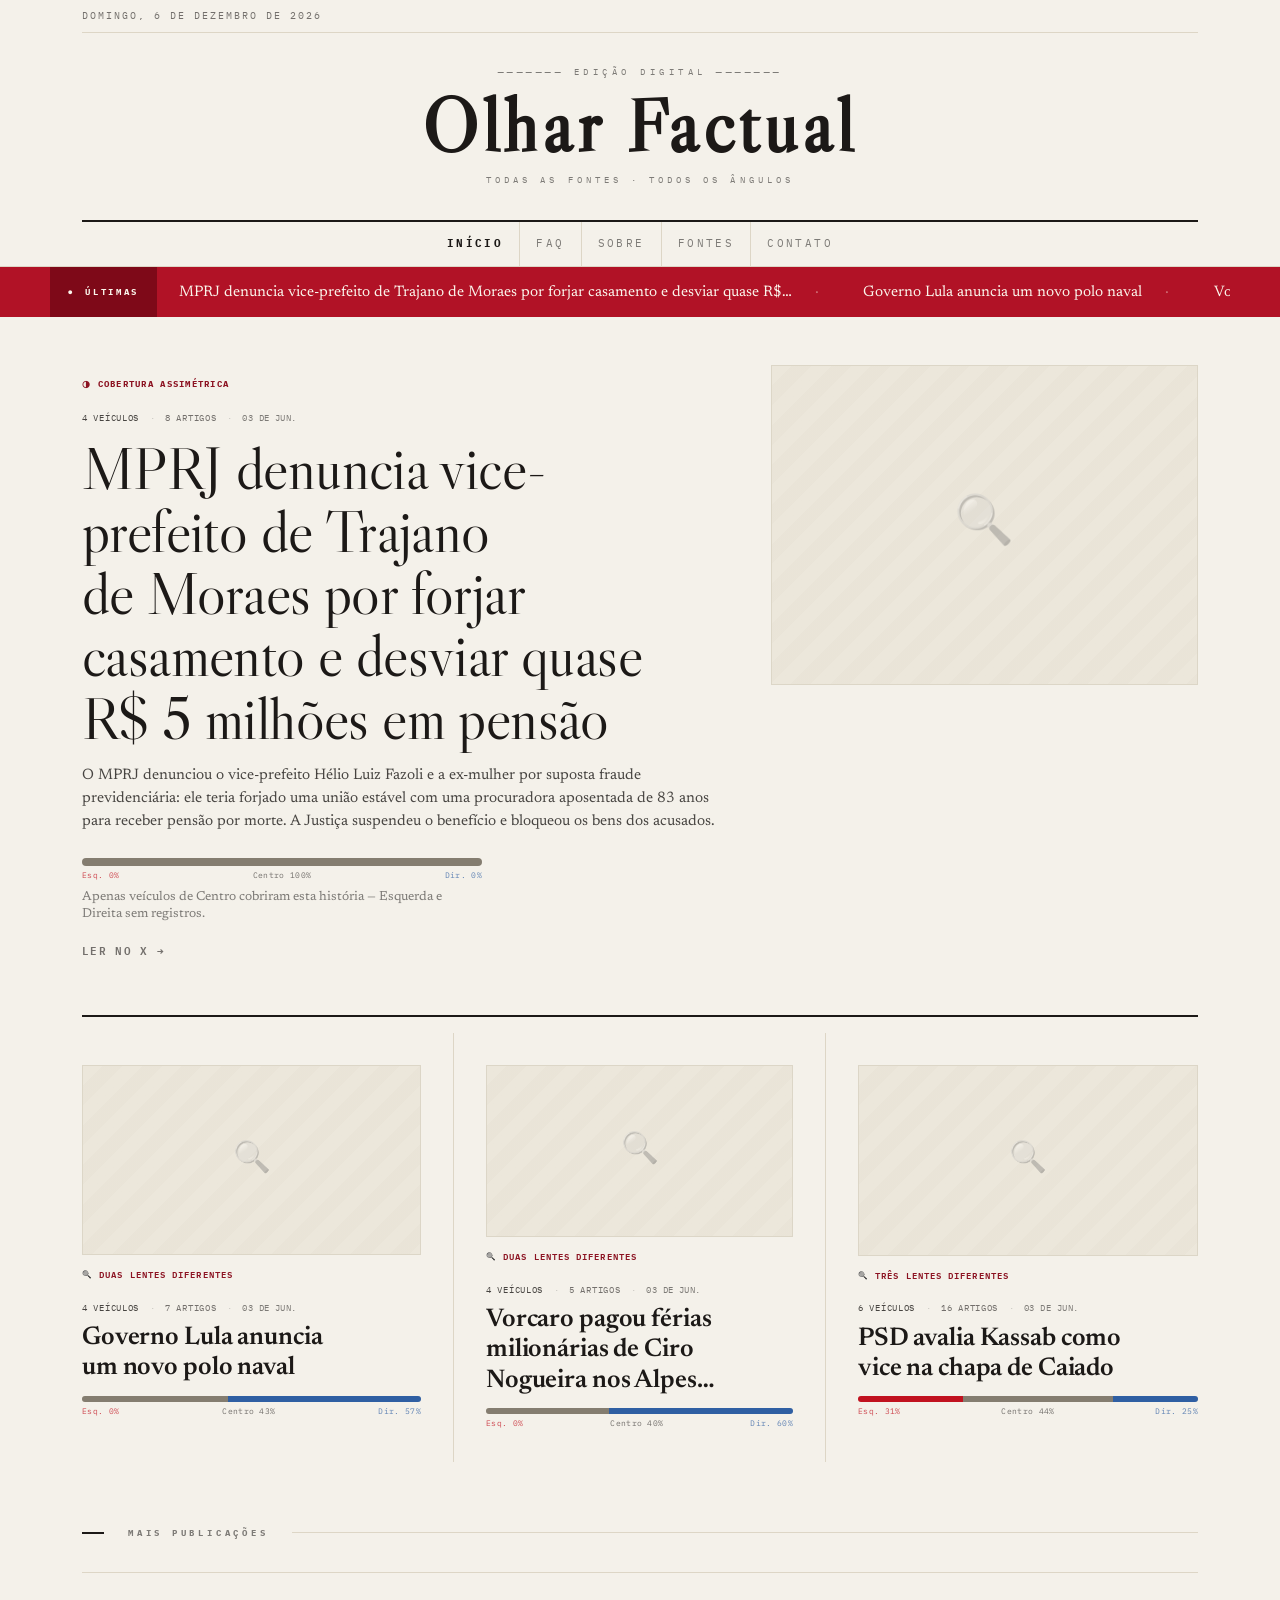
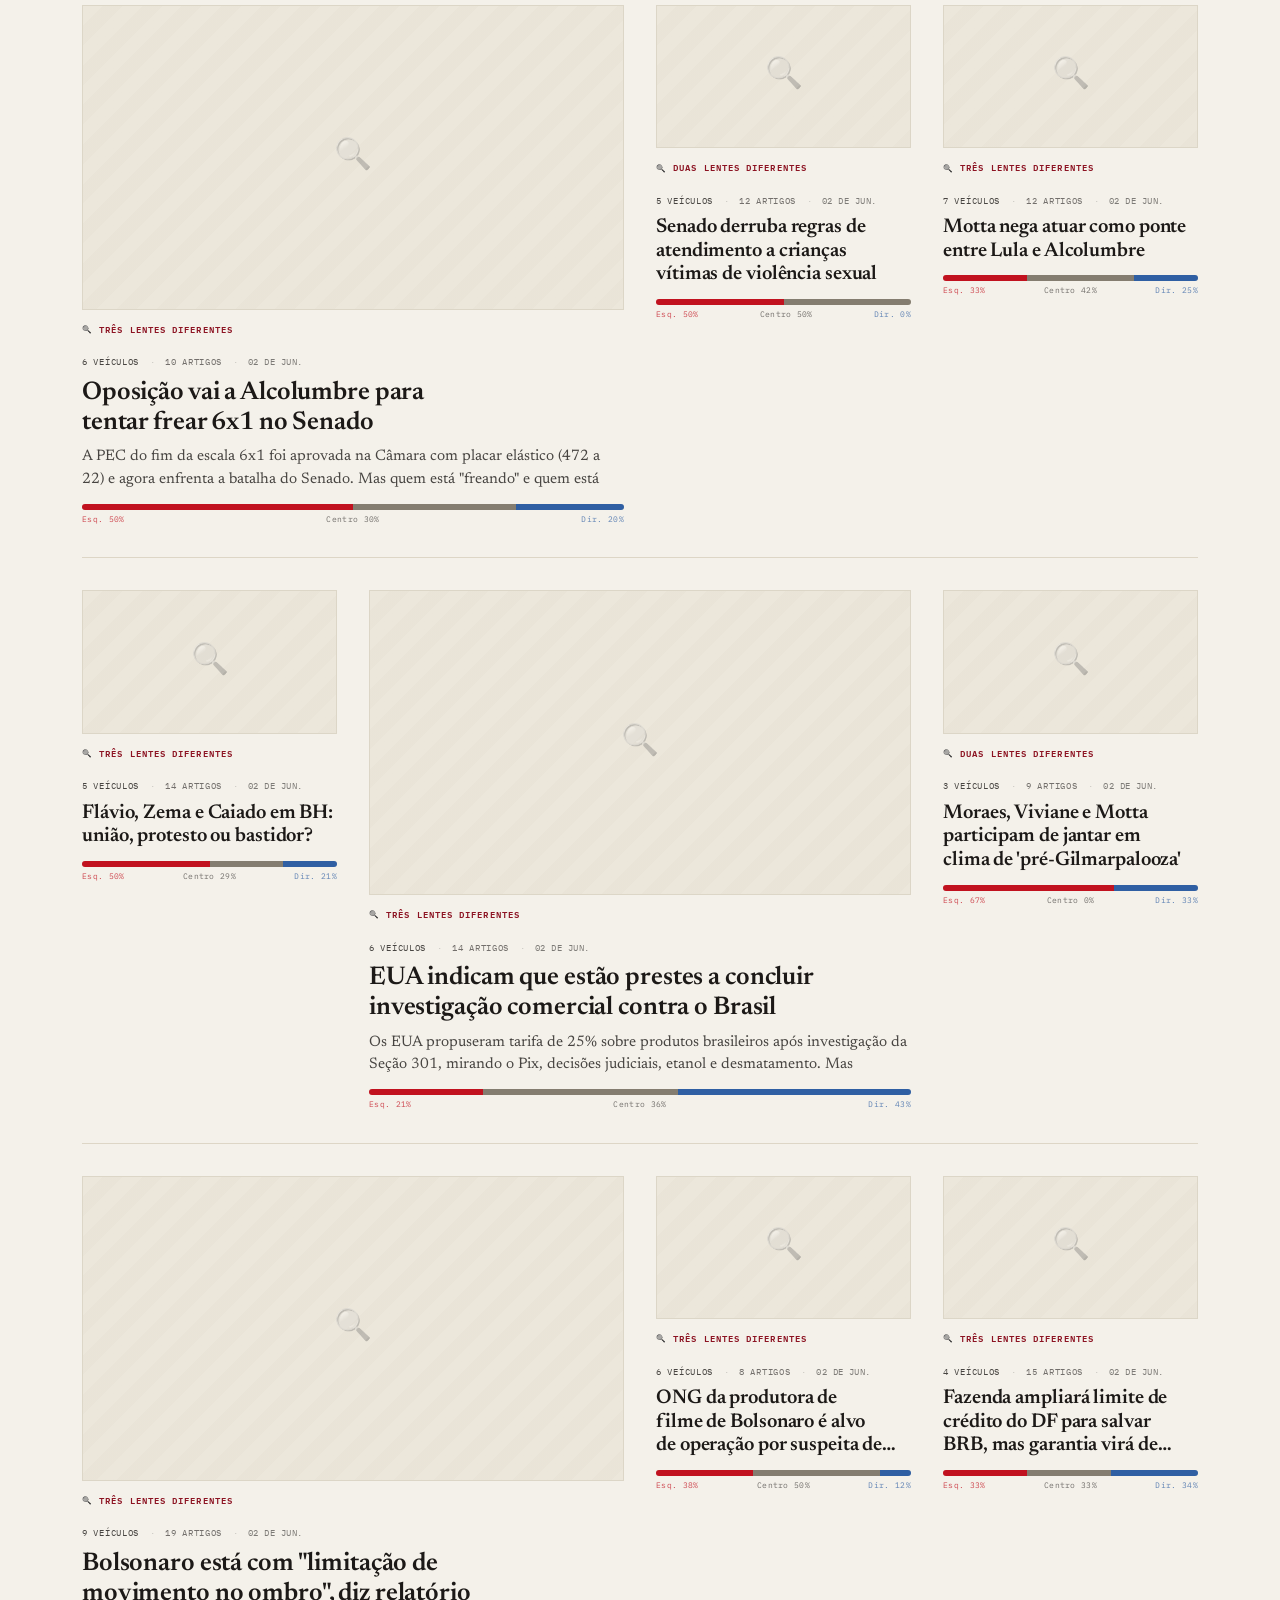
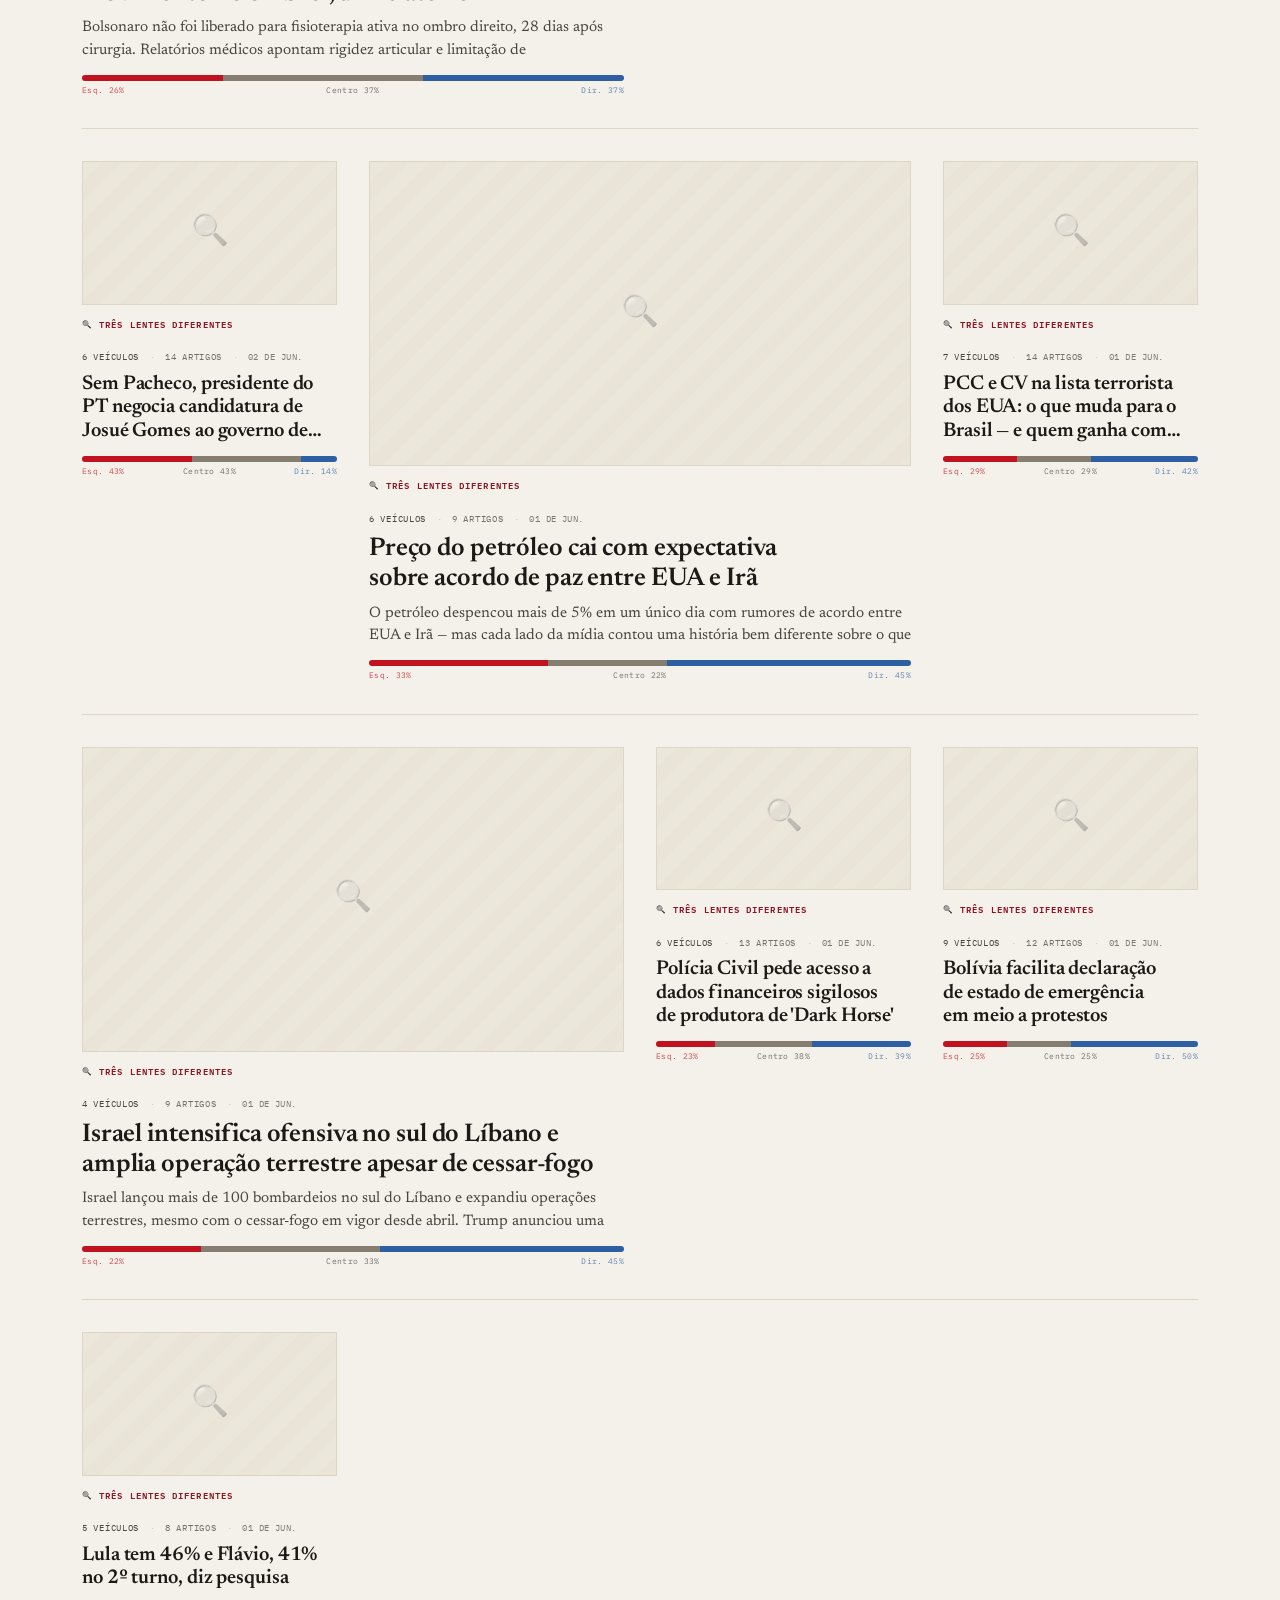
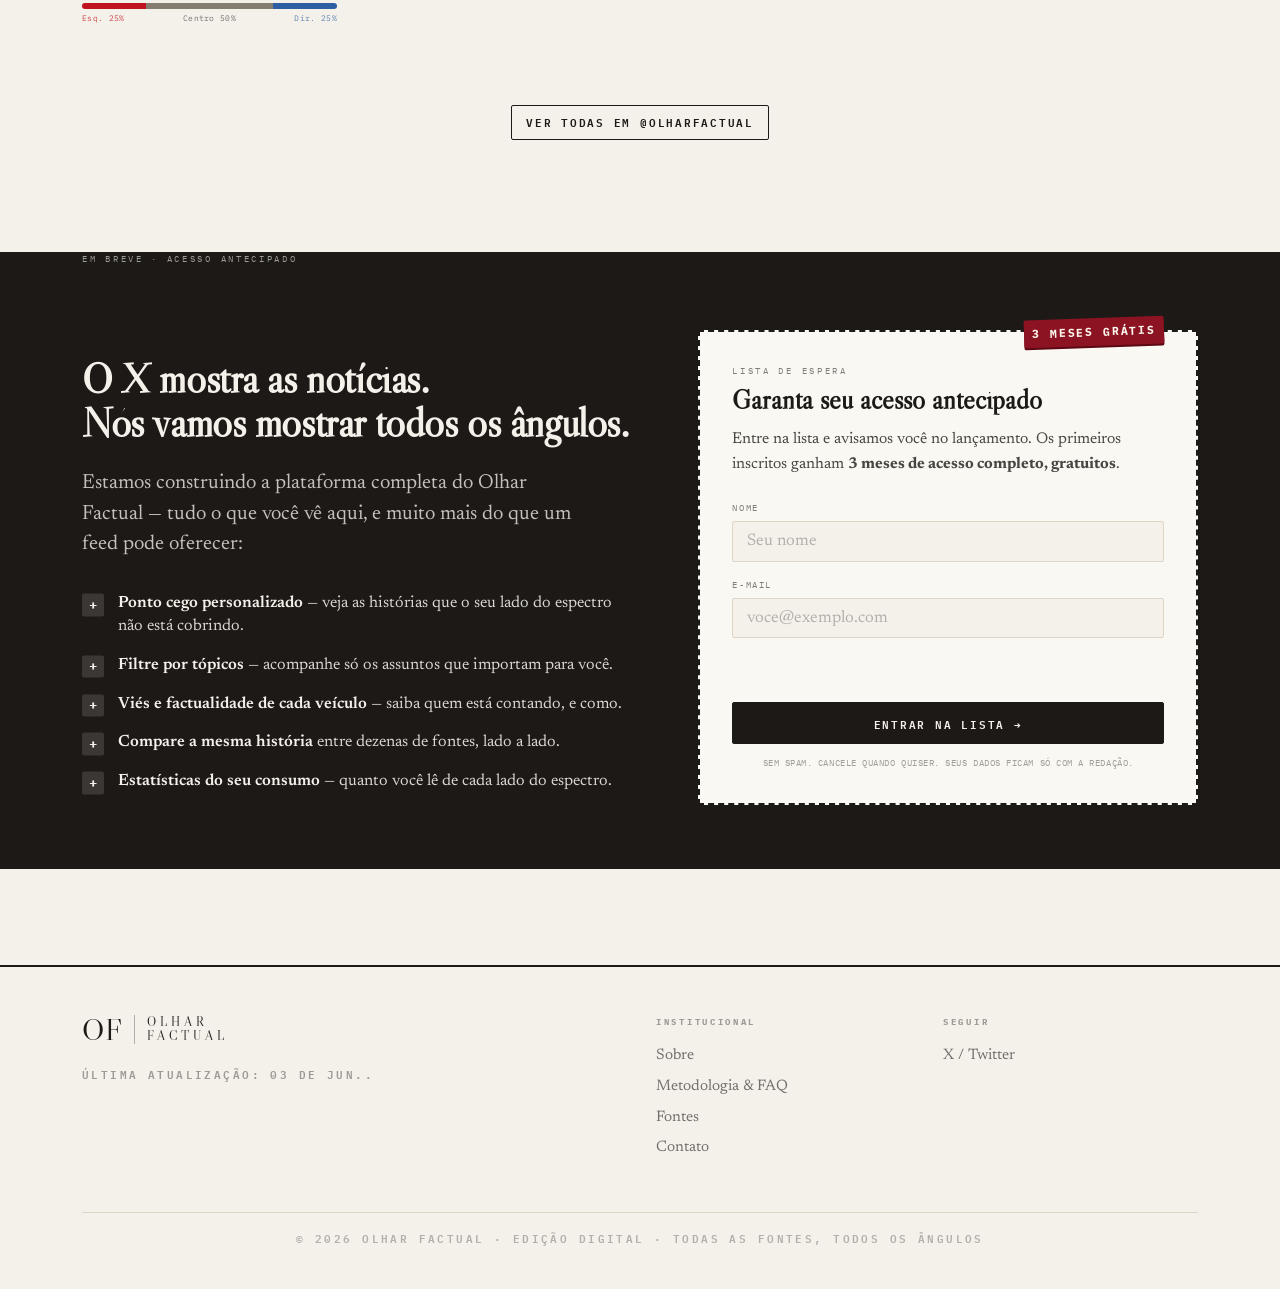
==== index.html @ 95302c01 "feat: Initial commit" ====
<!DOCTYPE html>
<html lang="pt-BR">
<head>
<meta charset="UTF-8">
<meta name="viewport" content="width=device-width, initial-scale=1">
<title>Olhar Factual — Direto do X</title>
<link rel="stylesheet" href="of-tokens.css">
<style>
  /* ---- live indicator in the masthead bar ---- */
  .xf-live { display:inline-flex; align-items:center; gap:0.45rem; font-family:var(--of-mono);
    font-size:0.625rem; letter-spacing:0.2em; text-transform:uppercase; color:var(--of-breaking); }
  .xf-live__dot { width:7px; height:7px; border-radius:99px; background:var(--of-breaking);
    animation: of-pulse 1.6s ease-in-out infinite; }
  @media (prefers-reduced-motion: reduce){ .xf-live__dot{ animation:none; } }

  /* ---- hero ---- */
  .xf-hero { padding-block: var(--of-s7); border-bottom: 2px solid var(--of-ink); }
  .xf-hero__img { width:100%; aspect-ratio:4/3; object-fit:cover; background:var(--of-paper-sunken); filter:saturate(0.92); }

  /* ---- secondary 3-up ---- */
  .xf-secondary { display:grid; gap:0; }
  @media (min-width:768px){ .xf-secondary{ grid-template-columns:repeat(3,1fr); } }

  /* ---- masonry-ish grid rows ---- */
  .xf-grid-row { display:grid; grid-template-columns:1fr; gap:var(--of-s6); padding-block:var(--of-s6); }
  @media (min-width:768px){ .xf-grid-row{ grid-template-columns:repeat(4,1fr); } }

  /* ---- engagement line (mono, restrained) ---- */
  .xf-eng { display:flex; align-items:center; gap:0.9rem; flex-wrap:wrap; margin-top:var(--of-s2);
    font-family:var(--of-mono); font-size:var(--of-fs-micro); letter-spacing:0.08em; color:var(--of-ink-55); }
  .xf-eng b { color:var(--of-ink-80); font-weight:600; }
  .xf-eng__sep { color:var(--of-ink-20); }

  /* ---- post body text in hashtags/mentions ---- */
  .xf-tag { color:var(--of-crimson); }

  /* ---- ticker links ---- */
  .of-ticker__link { color:inherit; text-decoration:none; transition:opacity .15s; }
  .of-ticker__link:hover { opacity:0.82; }
  .of-ticker__link:hover .of-ticker__item { text-decoration:underline; text-underline-offset:3px; }

  /* ---- lens badge (brand kicker: "🔍 Três lentes diferentes") ---- */
  .xf-lens { display:inline-flex; align-items:center; gap:0.38rem; margin-bottom:var(--of-s3);
    font-family:var(--of-mono); font-size:var(--of-fs-micro); font-weight:600; letter-spacing:0.12em;
    text-transform:uppercase; color:var(--of-crimson); }
  .xf-lens__icon { font-size:0.85em; filter:grayscale(1) brightness(0.6); }
  .of-card .xf-lens { margin-bottom:0; margin-top:var(--of-s3); }

  /* ---- coverage kicker (blindspot / comparison) ---- */
  .xf-covk { display:inline-flex; align-items:center; gap:0.4rem; margin-bottom:var(--of-s3);
    font-family:var(--of-mono); font-size:var(--of-fs-micro); font-weight:700; letter-spacing:0.14em;
    text-transform:uppercase; color:var(--of-ink-80); }
  .xf-covk__g { font-size:0.95em; }
  .xf-covk--blind { color:var(--of-crimson); }
  .of-card .xf-covk { margin-bottom:0; margin-top:var(--of-s3); }

  /* ---- coverage panel (hero) ---- */
  .xf-covpanel { background:var(--of-paper-raised); border:1px solid var(--of-rule);
    border-radius:var(--of-radius); padding:var(--of-s6); }
  .xf-covpanel__head { display:flex; align-items:baseline; justify-content:space-between; gap:var(--of-s4);
    margin-bottom:var(--of-s5); flex-wrap:wrap; }
  .xf-covpanel__label { font-family:var(--of-mono); font-size:var(--of-fs-micro); letter-spacing:0.22em;
    text-transform:uppercase; color:var(--of-ink-55); }
  .xf-covpanel__stat { font-family:var(--of-mono); font-size:var(--of-fs-label); letter-spacing:0.06em; color:var(--of-ink-80); }
  .xf-covpanel .of-bias { margin-top:0; }
  .xf-covpanel .of-bias__legend { font-size:0.6rem; margin-top:6px; }
  .xf-covpanel__note { font-family:var(--of-serif); font-size:1.02rem; line-height:1.45; color:var(--of-ink-80);
    margin:var(--of-s5) 0 0; text-wrap:pretty; }

  /* ---- outlet chips ---- */
  .xf-chips { display:flex; flex-wrap:wrap; gap:0.4rem; margin-top:var(--of-s5); }

  /* ---- compact coverage on cards ---- */
  .xf-covmini { margin-top:var(--of-s3); }
  .xf-covmini .of-bias { margin-top:0; }
  .xf-covstat { font-family:var(--of-mono); font-size:var(--of-fs-micro); letter-spacing:0.06em;
    color:var(--of-ink-55); margin-top:0.45rem; }

  /* ---- inline coverage under the hero headline ---- */
  .xf-herocov { margin-top:var(--of-s5); max-width:400px; }
  .xf-herocov .of-bias { margin-top:0; }
  .xf-covnote { font-family:var(--of-serif); font-size:0.92rem; line-height:1.4; color:var(--of-ink-55);
    margin:var(--of-s3) 0 0; text-wrap:pretty; }
  .of-card .xf-covnote { font-size:0.8rem; margin-top:0.45rem; }

  /* ---- image placeholder (shown only if the X cover fails / is unavailable) ---- */
  .xf-imgph { display:grid; place-items:center; background:
      repeating-linear-gradient(135deg, var(--of-paper-sunken) 0 14px, color-mix(in oklab, var(--of-paper-sunken) 60%, var(--of-rule-soft)) 14px 28px);
    border:1px solid var(--of-rule); }
  .xf-imgph__lens { font-size:1.9rem; filter:grayscale(1) opacity(0.32); }
  .xf-hero__img.xf-imgph .xf-imgph__lens { font-size:3rem; }

  /* ---- per-card "ver no X" affordance ---- */
  .xf-source { margin-top:var(--of-s3); }

  /* ---- status / loading / error ---- */
  .xf-status { padding-block:var(--of-s9); text-align:center; }
  .xf-status__inner { display:inline-flex; flex-direction:column; align-items:center; gap:var(--of-s4); max-width:46ch; }
  .xf-spinner { width:26px; height:26px; border:2px solid var(--of-rule); border-top-color:var(--of-ink);
    border-radius:99px; animation: xf-spin 0.8s linear infinite; }
  @keyframes xf-spin { to { transform: rotate(360deg); } }
  .xf-hide { display:none !important; }

  /* skeleton shimmer for first paint */
  .xf-skel { background:linear-gradient(90deg, var(--of-paper-sunken) 25%, var(--of-rule-soft) 37%, var(--of-paper-sunken) 63%);
    background-size:400% 100%; animation: xf-shimmer 1.4s ease infinite; }
  @keyframes xf-shimmer { 0%{ background-position:100% 0; } 100%{ background-position:-100% 0; } }

  /* ---- profile strip ---- */
  .xf-profile { display:flex; align-items:center; gap:var(--of-s5); flex-wrap:wrap;
    padding-block:var(--of-s5); border-bottom:1px solid var(--of-rule); }
  .xf-profile__id { display:flex; align-items:center; gap:var(--of-s4); }
  .xf-profile__avatar { width:3.1rem; height:3.1rem; font-size:1.15rem; flex:none; }
  .xf-profile__name { font-family:var(--of-display); font-size:1.45rem; line-height:1; display:flex; align-items:center; gap:0.4rem; }
  .xf-profile__check { display:inline-grid; place-items:center; width:1rem; height:1rem; border-radius:99px;
    background:var(--of-crimson); color:var(--of-on-red); font-size:0.62rem; font-family:var(--of-mono); transform:translateY(1px); }
  .xf-profile__handle { font-family:var(--of-mono); font-size:var(--of-fs-label); letter-spacing:0.1em; color:var(--of-ink-55); margin-top:0.3rem; }
  .xf-profile__bio { font-family:var(--of-serif); font-size:1rem; color:var(--of-ink-80); margin:0; max-width:42ch; }
  .xf-profile__stats { display:flex; gap:var(--of-s5); font-family:var(--of-mono); font-size:var(--of-fs-micro);
    letter-spacing:0.06em; text-transform:uppercase; color:var(--of-ink-55); }
  .xf-profile__stats b { color:var(--of-ink); font-weight:600; }
  .xf-profile__spacer { flex:1; }
  .xf-profile__cta { flex:none; }
  @media (max-width:640px){ .xf-profile__bio { order:3; flex-basis:100%; } }

  /* ---- waitlist band ---- */
  .xf-waitlist { background:var(--of-ink); color:var(--of-paper); margin-top:var(--of-s8); }
  .xf-waitlist__grid { display:grid; gap:var(--of-s7); padding-block:var(--of-s8); align-items:center; }
  @media (min-width:880px){ .xf-waitlist__grid { grid-template-columns:1.05fr 0.95fr; gap:var(--of-s8); } }
  .xf-waitlist .of-section-head__label { color:color-mix(in oklab, var(--of-paper) 70%, transparent); }
  .xf-waitlist .of-section-head__tick { background:var(--of-paper); }
  .xf-waitlist .of-section-head__line { background:color-mix(in oklab, var(--of-paper) 22%, transparent); }
  .xf-wl__eyebrow { font-family:var(--of-mono); font-size:var(--of-fs-micro); letter-spacing:0.3em;
    text-transform:uppercase; color:color-mix(in oklab, var(--of-paper) 60%, transparent); }
  .xf-wl__title { font-family:var(--of-display); font-size:var(--of-fs-d2); line-height:1.04; letter-spacing:-0.01em; margin:var(--of-s4) 0 0; color:var(--of-paper); text-wrap:balance; }
  .xf-wl__lede { font-family:var(--of-serif); font-size:var(--of-fs-deck); line-height:1.5; color:color-mix(in oklab, var(--of-paper) 78%, transparent); margin:var(--of-s5) 0 0; max-width:46ch; text-wrap:pretty; }
  .xf-feat { list-style:none; margin:var(--of-s6) 0 0; padding:0; display:grid; gap:var(--of-s4); }
  .xf-feat li { display:grid; grid-template-columns:auto 1fr; gap:0.85rem; align-items:start;
    font-family:var(--of-serif); font-size:1.02rem; line-height:1.4; color:color-mix(in oklab, var(--of-paper) 88%, transparent); }
  .xf-feat li::before { content:'+'; font-family:var(--of-mono); font-weight:700; color:var(--of-paper);
    background:color-mix(in oklab, var(--of-paper) 14%, transparent); width:1.4rem; height:1.4rem; border-radius:var(--of-radius);
    display:grid; place-items:center; font-size:0.85rem; transform:translateY(0.1rem); }
  .xf-feat li b { color:var(--of-paper); font-weight:600; }

  /* coupon-style form card */
  .xf-coupon { background:var(--of-paper-raised); color:var(--of-ink); border:2px dashed var(--of-ink);
    border-radius:var(--of-radius); padding:var(--of-s6); position:relative; }
  .xf-stamp { position:absolute; top:-0.85rem; right:var(--of-s6); background:var(--of-crimson); color:var(--of-on-red);
    font-family:var(--of-mono); font-weight:700; font-size:0.72rem; letter-spacing:0.16em; text-transform:uppercase;
    padding:0.4em 0.7em; border-radius:var(--of-radius); transform:rotate(-2deg); box-shadow:0 2px 0 color-mix(in oklab,#000 25%,var(--of-crimson)); }
  .xf-coupon__eyebrow { font-family:var(--of-mono); font-size:var(--of-fs-micro); letter-spacing:0.3em; text-transform:uppercase; color:var(--of-ink-55); }
  .xf-coupon__title { font-family:var(--of-display); font-size:1.7rem; line-height:1.05; margin:var(--of-s2) 0 0; }
  .xf-coupon__sub { font-family:var(--of-serif); font-size:0.98rem; color:var(--of-ink-80); margin:var(--of-s3) 0 0; text-wrap:pretty; }
  .xf-form { display:grid; gap:var(--of-s4); margin-top:var(--of-s5); }
  .xf-field { display:flex; flex-direction:column; gap:0.35rem; }
  .xf-field label { font-family:var(--of-mono); font-size:var(--of-fs-micro); letter-spacing:0.18em; text-transform:uppercase; color:var(--of-ink-55); }
  .xf-input { font-family:var(--of-serif); font-size:1.05rem; padding:0.7rem 0.85rem; background:var(--of-paper);
    border:1px solid var(--of-rule); border-radius:var(--of-radius); color:var(--of-ink); width:100%; transition:border-color .15s, box-shadow .15s; }
  .xf-input:focus { outline:none; border-color:var(--of-ink); box-shadow:0 0 0 3px var(--of-ink-20); }
  .xf-input::placeholder { color:var(--of-ink-30); }
  .xf-input--err { border-color:var(--of-breaking); }
  .xf-form__err { font-family:var(--of-mono); font-size:var(--of-fs-micro); letter-spacing:0.04em; color:var(--of-breaking); min-height:0.9rem; }
  .xf-form .of-btn { width:100%; justify-content:center; padding-block:0.95em; }
  .xf-form .of-btn[disabled] { opacity:0.55; cursor:default; }
  .xf-fine { font-family:var(--of-mono); font-size:0.5625rem; letter-spacing:0.06em; text-transform:uppercase; color:var(--of-ink-40); text-align:center; margin:var(--of-s3) 0 0; }
  /* success state */
  .xf-coupon--done { border-style:solid; border-color:var(--of-crimson); }
  .xf-success { text-align:center; padding-block:var(--of-s3); }
  .xf-success__mark { width:3rem; height:3rem; margin:0 auto var(--of-s4); border-radius:99px; background:var(--of-crimson); color:var(--of-on-red);
    display:grid; place-items:center; font-size:1.4rem; }
  .xf-success__pos { font-family:var(--of-mono); font-size:var(--of-fs-label); letter-spacing:0.14em; text-transform:uppercase; color:var(--of-ink-55); margin-top:var(--of-s4); }
  .xf-success__pos b { color:var(--of-crimson); font-size:1.05rem; }
</style>
</head>
<body>

<!-- ===================== MASTHEAD ===================== -->
<header class="of-masthead" data-screen-label="Feed do X">
  <div class="of-container">
    <div class="of-masthead__bar">
      <span class="of-masthead__date" id="xf-date">—</span>
    </div>
    <div class="of-masthead__title">
      <div class="of-eyebrow" style="margin-bottom:var(--of-s3)">─────── Edição Digital ───────</div>
      <a href="index.html"><h1 class="of-wordmark">Olhar Factual</h1></a>
      <div class="of-eyebrow" style="margin-top:var(--of-s3); letter-spacing:0.45em">Todas as fontes · Todos os ângulos</div>
    </div>
    <nav class="of-nav">
      <a href="index.html" aria-current="page">Início</a>
      <a href="FAQ.html">FAQ</a>
      <a href="Sobre.html">Sobre</a>
      <a href="Fontes.html">Fontes</a>
      <a href="Contato.html">Contato</a>
    </nav>
  </div>
</header>

<!-- ===================== BREAKING TICKER ===================== -->
<div class="of-ticker xf-hide" id="xf-ticker">
  <div class="of-ticker__inner">
    <div class="of-ticker__tag"><span class="of-ticker__dot">●</span><span>Últimas</span></div>
    <div class="of-ticker__viewport">
      <div class="of-ticker__track" id="xf-ticker-track"></div>
    </div>
  </div>
</div>

<!-- (profile strip removed per review) -->

<main class="of-container">

  <!-- ===================== LOADING / ERROR STATE ===================== -->
  <section class="xf-status" id="xf-state">
    <div class="xf-status__inner">
      <div class="xf-spinner" id="xf-spinner"></div>
      <p class="of-deck" id="xf-state-msg">Carregando publicações de @olharfactual…</p>
      <p class="of-kicker xf-hide" id="xf-state-sub"></p>
      <a class="of-btn of-btn--ghost xf-hide" id="xf-state-cta" href="#" target="_blank" rel="noopener">Ver no X →</a>
    </div>
  </section>

  <!-- ===================== HERO (post 1) ===================== -->
  <article class="xf-hero of-card group xf-hide" id="xf-hero"></article>

  <!-- ===================== SECONDARY ROW (posts 2–4) ===================== -->
  <section class="xf-secondary of-divide-x of-row-3 xf-hide" id="xf-secondary" style="padding-block:var(--of-s4)"></section>

  <!-- ===================== GRID (rest) ===================== -->
  <section class="of-pad-y xf-hide" id="xf-more">
    <div class="of-section-head">
      <span class="of-section-head__tick"></span>
      <span class="of-section-head__label">Mais Publicações</span>
      <span class="of-section-head__line"></span>
    </div>
    <div class="of-divide-y" id="xf-grid"></div>
    <div style="text-align:center; margin-top:var(--of-s7)">
      <a class="of-btn of-btn--ghost" id="xf-seeall" href="https://x.com/olharfactual" target="_blank" rel="noopener">Ver todas no X</a>
    </div>
  </section>
</main>

<!-- ===================== WAITLIST BAND ===================== -->
<section class="xf-waitlist" id="waitlist" data-screen-label="Waitlist">
  <div class="of-container">
    <div class="xf-wl__eyebrow">Em Breve · Acesso Antecipado</div>
    <div class="xf-waitlist__grid">
      <div>
        <h2 class="xf-wl__title">O X mostra as notícias.<br>Nós vamos mostrar todos os ângulos.</h2>
        <p class="xf-wl__lede">Estamos construindo a plataforma completa do Olhar Factual — tudo o que você vê aqui, e muito mais do que um feed pode oferecer:</p>
        <ul class="xf-feat">
          <li><span><b>Ponto cego personalizado</b> — veja as histórias que o seu lado do espectro não está cobrindo.</span></li>
          <li><span><b>Filtre por tópicos</b> — acompanhe só os assuntos que importam para você.</span></li>
          <li><span><b>Viés e factualidade de cada veículo</b> — saiba quem está contando, e como.</span></li>
          <li><span><b>Compare a mesma história</b> entre dezenas de fontes, lado a lado.</span></li>
          <li><span><b>Estatísticas do seu consumo</b> — quanto você lê de cada lado do espectro.</span></li>
        </ul>
      </div>

      <div class="xf-coupon" id="xf-coupon">
        <span class="xf-stamp">3 meses grátis</span>
        <div id="xf-form-wrap">
          <div class="xf-coupon__eyebrow">Lista de espera</div>
          <h3 class="xf-coupon__title">Garanta seu acesso antecipado</h3>
          <p class="xf-coupon__sub">Entre na lista e avisamos você no lançamento. Os primeiros inscritos ganham <strong>3 meses de acesso completo, gratuitos</strong>.</p>
          <form class="xf-form" id="xf-form" novalidate>
            <div class="xf-field">
              <label for="xf-name">Nome</label>
              <input class="xf-input" id="xf-name" name="name" type="text" autocomplete="name" placeholder="Seu nome" required>
            </div>
            <div class="xf-field">
              <label for="xf-email">E-mail</label>
              <input class="xf-input" id="xf-email" name="email" type="email" autocomplete="email" placeholder="voce@exemplo.com" required>
            </div>
            <p class="xf-form__err" id="xf-form-err" role="alert"></p>
            <button class="of-btn" type="submit" id="xf-form-btn">Entrar na lista →</button>
          </form>
          <p class="xf-fine">Sem spam. Cancele quando quiser. Seus dados ficam só com a redação.</p>
        </div>
      </div>
    </div>
  </div>
</section>

<!-- ===================== FOOTER ===================== -->
<footer class="of-footer">
  <div class="of-container">
    <div class="of-footer__cols">
      <div class="of-footer__col" style="grid-column: span 2; min-width:auto">
        <a href="index.html" style="padding:0"><span class="of-logo"><span class="of-logo__mark">OF</span><span class="of-logo__rule"></span><span class="of-logo__word of-logo--stacked" style="display:flex;flex-direction:column">Olhar<br>Factual</span></span></a>
        <p class="of-kicker" style="margin-top:var(--of-s4); color:var(--of-ink-40)" id="xf-foot-updated"></p>
      </div>
      <div class="of-footer__col"><h4>Institucional</h4><a href="Sobre.html">Sobre</a><a href="FAQ.html">Metodologia &amp; FAQ</a><a href="Fontes.html">Fontes</a><a href="Contato.html">Contato</a></div>
      <div class="of-footer__col"><h4>Seguir</h4><a href="https://x.com/olharfactual" target="_blank" rel="noopener">X / Twitter</a></div>
    </div>
    <div class="of-hr" style="margin-top:var(--of-s7)"></div>
    <p class="of-kicker" style="margin-top:var(--of-s4); text-align:center; color:var(--of-ink-30)">© 2026 Olhar Factual · Edição Digital · Todas as fontes, todos os ângulos</p>
  </div>
</footer>

<script>
/* ============================================================================
   Olhar Factual — "Direto do X"
   Reads posts from tweets.json (same origin → no CORS, no backend) and renders
   them into the broadsheet layout. Swap tweets.json for a live feed (GitHub
   Action / Cloudflare Worker) and this page updates automatically.
   ========================================================================== */
(function () {
  'use strict';

  var DATA_URL = 'tweets.json';
  var DEFAULT_HANDLE = 'OlharFactual';

  /* ---------- helpers ---------- */
  function el(id){ return document.getElementById(id); }
  function esc(s){ return String(s).replace(/[&<>"']/g, function(c){
    return ({'&':'&amp;','<':'&lt;','>':'&gt;','"':'&quot;',"'":'&#39;'})[c]; }); }

  // pt-BR relative time
  function relTime(date){
    var diff = Math.max(0, (Date.now() - date.getTime()) / 1000); // seconds
    var m = Math.round(diff/60);
    if (m < 1)  return 'agora';
    if (m < 60) return m + 'min atrás';
    var h = Math.round(m/60);
    if (h < 24) return h + 'h atrás';
    var d = Math.round(h/24);
    if (d < 7)  return d + 'd atrás';
    return date.toLocaleDateString('pt-BR', { day:'2-digit', month:'short' });
  }

  function postDate(p){
    if (p.created_at) return new Date(p.created_at);
    if (typeof p.minutes_ago === 'number') return new Date(Date.now() - p.minutes_ago*60000);
    return new Date();
  }

  function compact(n){
    if (n == null) return null;
    if (n >= 1000000) return (n/1000000).toFixed(1).replace(/\.0$/,'') + 'M';
    if (n >= 1000)    return (n/1000).toFixed(1).replace(/\.0$/,'') + 'mil';
    return String(n);
  }

  // Each post is an X "article": title = headline, summary = the media-comparison
  // deck, lenses = how many media angles it contrasts. Plain tweets have only title.
  function postTitle(p){ return String(p.title || p.text || '').replace(/https?:\/\/\S+/g,'').trim(); }
  function postSummary(p){ return String(p.summary || '').trim(); }

  var LENS_WORD = { 1:'Uma lente', 2:'Duas lentes', 3:'Três lentes', 4:'Quatro lentes', 5:'Cinco lentes' };
  function lensBadge(p){
    if (!p.lenses) return '';
    var label = LENS_WORD[p.lenses] || (p.lenses + ' lentes');
    return '<span class="xf-lens"><span class="xf-lens__icon">🔍</span>' + esc(label) + ' diferentes</span>';
  }

  // image with graceful fallback: X CDN images that fail OR hang are swapped for
  // an on-brand "lens" placeholder so the layout never breaks. In production the
  // real cover loads before the timeout and the placeholder never appears.
  function imgTag(cls, src, alt){
    return '<img class="' + cls + '" src="' + esc(src) + '" alt="' + esc(alt || '') + '" '
      + 'loading="lazy" data-imgwatch="1">';
  }

  function placeholderFor(img){
    var ph = document.createElement('div');
    ph.className = img.className + ' xf-imgph';
    ph.setAttribute('role', 'img');
    ph.setAttribute('aria-label', img.getAttribute('alt') || 'Imagem da publicação');
    ph.innerHTML = '<span class="xf-imgph__lens">🔍</span>';
    if (img.parentNode) img.parentNode.replaceChild(ph, img);
  }

  function watchImg(img){
    if (img.__w) return; img.__w = true;
    function ok(){ img.__done = true; }
    function fail(){ if (img.__done) return; img.__done = true; placeholderFor(img); }
    if (img.complete && img.naturalWidth > 0){ ok(); return; }
    img.addEventListener('load', ok);
    img.addEventListener('error', fail);
    setTimeout(function(){ if (!img.__done && !(img.complete && img.naturalWidth > 0)) fail(); }, 5000);
  }
  function watchImages(){
    var imgs = document.querySelectorAll('img[data-imgwatch]');
    for (var i = 0; i < imgs.length; i++) watchImg(imgs[i]);
  }

  // escape, then linkify #hashtags and @mentions
  function richText(text){
    var out = esc(text);
    out = out.replace(/(^|\s)([#＃][\wÀ-ÿ]+)/g, '$1<span class="xf-tag">$2</span>');
    out = out.replace(/(^|\s)(@[\w]+)/g, '$1<span class="xf-tag">$2</span>');
    return out.replace(/\n/g, '<br>');
  }

  // No @handle — every post is from the same feed, so it's redundant. Instead we
  // surface the coverage stat (veículos · artigos) the way the homepage does.
  function metaLine(p, date){
    var parts = [];
    if (p.coverage){
      var t = covTotals(p.coverage);
      parts.push('<span class="of-meta__strong">' + t.outlets + ' veículos</span>');
      parts.push('<span class="of-meta__num">' + t.articles + ' artigos</span>');
    }
    parts.push('<time class="of-meta__time">' + esc(relTime(date)) + '</time>');
    return '<div class="of-meta">' + parts.join('<span class="of-meta__sep">·</span>') + '</div>';
  }

  function engLine(p){
    var parts = [];
    if (p.views   != null && p.views   > 0) parts.push('<span><b>' + esc(compact(p.views))   + '</b> visualizações</span>');
    if (p.reposts != null && p.reposts > 0) parts.push('<span><b>' + esc(compact(p.reposts)) + '</b> reposts</span>');
    if (p.likes   != null && p.likes   > 0) parts.push('<span><b>' + esc(compact(p.likes))   + '</b> curtidas</span>');
    if (!parts.length) return '';
    return '<div class="xf-eng">' + parts.join('<span class="xf-eng__sep">·</span>') + '</div>';
  }

  function sourceLink(url){
    if (!url) return '';
    return '<div class="xf-source"><a class="of-textlink" href="' + esc(url) + '" target="_blank" rel="noopener">Ler no X →</a></div>';
  }

  /* ---------- coverage (the signature data viz) ---------- */
  var SIDE_LABEL = { left:'Esquerda', center:'Centro', right:'Direita' };
  function covTotals(cov){
    var a = (cov.left.count||0) + (cov.center.count||0) + (cov.right.count||0);
    var names = {};
    ['left','center','right'].forEach(function(k){ (cov[k].outlets||[]).forEach(function(o){ names[o]=1; }); });
    return { articles:a, outlets:Object.keys(names).length };
  }
  function covPct(cov){
    var t = (cov.left.count||0)+(cov.center.count||0)+(cov.right.count||0) || 1;
    var l = Math.round((cov.left.count||0)/t*100);
    var c = Math.round((cov.center.count||0)/t*100);
    return { l:l, c:c, r:Math.max(0, 100-l-c) };
  }
  function coverageBar(cov, lg){
    var p = covPct(cov);
    return '<div class="of-bias">'
      + '<div class="of-bias__track ' + (lg ? 'of-bias__track--lg' : '') + '">'
      +   '<div class="of-bias__seg of-bias__seg--left" style="width:' + p.l + '%"></div>'
      +   '<div class="of-bias__seg of-bias__seg--center" style="width:' + p.c + '%"></div>'
      +   '<div class="of-bias__seg of-bias__seg--right" style="width:' + p.r + '%"></div>'
      + '</div>'
      + '<div class="of-bias__legend"><span class="l">Esq. ' + p.l + '%</span><span class="c">Centro ' + p.c + '%</span><span class="r">Dir. ' + p.r + '%</span></div>'
      + '</div>';
  }
  function coverageNote(cov){
    var present = [], absent = [];
    ['left','center','right'].forEach(function(k){ ((cov[k].count||0) > 0 ? present : absent).push(k); });
    if (present.length && absent.length){
      var p = present.map(function(k){ return SIDE_LABEL[k]; });
      var a = absent.map(function(k){ return SIDE_LABEL[k]; });
      var pStr = p.length === 1 ? ('Apenas veículos de ' + p[0]) : ('Veículos de ' + p.join(' e '));
      return pStr + ' cobriram esta história — ' + a.join(' e ') + ' sem registros.';
    }
    return null;
  }
  function coverageKicker(p){
    if (p.coverage_kind === 'blindspot')
      return '<span class="xf-covk xf-covk--blind"><span class="xf-covk__g">◑</span>Cobertura Assimétrica</span>';
    return '<span class="xf-covk"><span class="xf-covk__g">🔍</span>Cobertura Comparada</span>';
  }
  function outletChips(cov){
    var chips = [];
    ['left','center','right'].forEach(function(k){
      var cls = k === 'left' ? 'of-chip--left' : k === 'right' ? 'of-chip--right' : 'of-chip--center';
      (cov[k].outlets || []).forEach(function(o){ chips.push('<span class="of-chip ' + cls + '">' + esc(o) + '</span>'); });
    });
    return chips.length ? '<div class="xf-chips">' + chips.join('') + '</div>' : '';
  }
  function coveragePanel(p){
    var cov = p.coverage, tot = covTotals(cov), note = coverageNote(cov);
    return '<div class="xf-covpanel">'
      + '<div class="xf-covpanel__head"><span class="xf-covpanel__label">Dados da cobertura</span>'
      +   '<span class="xf-covpanel__stat">' + tot.articles + ' artigos · ' + tot.outlets + ' veículos</span></div>'
      + coverageBar(cov, true)
      + (note ? '<p class="xf-covpanel__note">' + esc(note) + '</p>' : '')
      + outletChips(cov)
      + '</div>';
  }
  function coverageMini(p){
    var note = p.coverage_kind === 'blindspot' ? coverageNote(p.coverage) : null;
    return '<div class="xf-covmini">' + coverageBar(p.coverage, false)
      + (note ? '<p class="xf-covnote">' + esc(note) + '</p>' : '') + '</div>';
  }

  /* ---------- renderers ---------- */
  function renderHero(p, handle){
    var date = postDate(p);
    var img = (p.media && p.media[0]) ? p.media[0] : null;
    var summary = postSummary(p);
    var cov = p.coverage;
    var kicker = p.coverage_kind === 'blindspot' ? coverageKicker(p) : lensBadge(p);
    var note = (cov && p.coverage_kind === 'blindspot') ? coverageNote(cov) : null;
    var textCol =
      '<div>' + kicker + metaLine(p, date)
      + '<h2 class="of-headline of-headline--d1 of-link-head" style="margin-top:var(--of-s3)">' + richText(postTitle(p)) + '</h2>'
      + (summary ? '<p class="of-deck" style="margin-top:var(--of-s4)">' + richText(summary) + '</p>' : '')
      + (cov ? '<div class="xf-herocov">' + coverageBar(cov, true)
             + (note ? '<p class="xf-covnote">' + esc(note) + '</p>' : '') + '</div>' : '')
      + sourceLink(p.url)
      + '</div>';
    var html;
    if (img){
      // keep the cover image AND show the coverage bar inline on the left
      html = '<div class="of-grid of-grid--hero">' + textCol
        + '<div>' + imgTag('xf-hero__img', img, p.media_alt) + '</div></div>';
    } else if (cov){
      // no image (e.g. blindspot): pair the headline with the full coverage panel
      html = '<div class="of-grid of-grid--hero">'
        + '<div>' + kicker + metaLine(p, date)
          + '<h2 class="of-headline of-headline--d1 of-link-head" style="margin-top:var(--of-s3)">' + richText(postTitle(p)) + '</h2>'
          + (summary ? '<p class="of-deck" style="margin-top:var(--of-s4)">' + richText(summary) + '</p>' : '')
          + sourceLink(p.url) + '</div>'
        + '<div>' + coveragePanel(p) + '</div></div>';
    } else {
      html = '<div>' + textCol + '</div>';
    }
    var hero = el('xf-hero');
    hero.innerHTML = html;
    if (p.url) hero.onclick = function(e){ if (e.target.closest('a')) return; window.open(p.url, '_blank', 'noopener'); };
    hero.classList.remove('xf-hide');
  }

  function card(p, handle, opts){
    opts = opts || {};
    var date = postDate(p);
    var img = (p.media && p.media[0]) ? p.media[0] : null;
    var summary = postSummary(p);
    var cov = p.coverage;
    var headClass = opts.small ? 'of-headline--h4 of-clamp-3' : 'of-headline--h3 of-clamp-3';
    var html = '';
    if (img && !opts.noImg) html += imgTag('of-card__img', img, p.media_alt);
    html += p.coverage_kind === 'blindspot' ? coverageKicker(p) : lensBadge(p);
    html += metaLine(p, date);
    html += '<h3 class="of-headline ' + headClass + ' of-link-head" style="margin-top:var(--of-s2)">' + richText(postTitle(p)) + '</h3>';
    if (opts.span2 && summary) html += '<p class="of-deck of-clamp-2" style="margin-top:var(--of-s2)">' + richText(summary) + '</p>';
    if (cov) html += coverageMini(p);
    var art = document.createElement('article');
    art.className = 'of-card group' + (opts.span2 ? ' of-span-2' : '');
    if (opts.span2) art.style.gridColumn = 'span 2';
    if (opts.pad) art.style.paddingBlock = 'var(--of-s6)';
    art.innerHTML = html;
    if (p.url) art.addEventListener('click', function(e){ if (e.target.closest('a')) return; window.open(p.url, '_blank', 'noopener'); });
    return art;
  }

  function renderSecondary(posts, handle){
    var wrap = el('xf-secondary');
    wrap.innerHTML = '';
    posts.forEach(function(p){ wrap.appendChild(card(p, handle, { pad:true })); });
    if (posts.length) wrap.classList.remove('xf-hide');
  }

  // Lay the remaining posts into alternating 4-col rows (1 wide + 2 narrow),
  // mirroring the homepage rhythm. Posts with no image become text cards.
  function renderGrid(posts, handle){
    var grid = el('xf-grid');
    grid.innerHTML = '';
    var i = 0, rowIndex = 0;
    while (i < posts.length){
      var row = document.createElement('div');
      row.className = 'xf-grid-row';
      row.style.borderTop = '1px solid var(--of-rule)';
      var chunk = posts.slice(i, i + 3);
      var wideFirst = (rowIndex % 2 === 0);
      chunk.forEach(function(p, idx){
        var isWide = wideFirst ? (idx === 0) : (idx === 1);
        row.appendChild(card(p, handle, isWide
          ? { span2:true, small:false }
          : { small:true, noImg: !(p.media && p.media[0]) }));
      });
      grid.appendChild(row);
      i += 3; rowIndex++;
    }
    el('xf-more').classList.remove('xf-hide');
  }

  function renderTicker(posts){
    var track = el('xf-ticker-track');
    var items = posts.slice(0, 6).map(function(p){
      var t = postTitle(p).split('\n')[0];
      if (t.length > 90) t = t.slice(0, 88) + '…';
      var label = '<span class="of-ticker__item">' + esc(t) + '</span>';
      return p.url
        ? '<a class="of-ticker__link" href="' + esc(p.url) + '" target="_blank" rel="noopener">' + label + '</a>'
        : label;
    });
    if (!items.length) return;
    track.innerHTML = items.join('') + items.join(''); // duplicate for seamless loop
    el('xf-ticker').classList.remove('xf-hide');
  }

  function setChrome(account, fetchedAt){
    var handle = (account && account.handle) || DEFAULT_HANDLE;
    el('xf-date').textContent = capitalize(new Date().toLocaleDateString('pt-BR',
      { weekday:'long', day:'numeric', month:'long', year:'numeric' }));
    var url = (account && account.url) || ('https://x.com/' + handle);
    el('xf-seeall').href = url;
    el('xf-seeall').textContent = 'Ver todas em @' + handle;
    if (fetchedAt){
      el('xf-foot-updated').textContent = 'Última atualização: ' + relTime(new Date(fetchedAt)) + '.';
    }
    return handle;
  }
  function capitalize(s){ return s.charAt(0).toUpperCase() + s.slice(1); }

  function showError(msg, handle){
    el('xf-spinner').classList.add('xf-hide');
    el('xf-state-msg').textContent = 'Não foi possível carregar as publicações.';
    var sub = el('xf-state-sub');
    sub.textContent = msg; sub.classList.remove('xf-hide');
    var cta = el('xf-state-cta');
    cta.href = 'https://x.com/' + (handle || DEFAULT_HANDLE);
    cta.textContent = 'Abrir @' + (handle || DEFAULT_HANDLE) + ' no X →';
    cta.classList.remove('xf-hide');
  }

  /* ---------- boot + silent auto-refresh ---------- */
  var REFRESH_MS = 3 * 60 * 1000;   // re-check tweets.json every 3 min
  var lastSig = '';

  function signature(data){
    var posts = (data && data.posts) || [];
    return (data && data.fetched_at || '') + '|' + posts.length + '|'
      + posts.map(function(p){ return p.id; }).join(',');
  }

  function render(data){
    var posts = (data && data.posts) || [];
    var handle = setChrome(data && data.account, data && data.fetched_at);
    if (!posts.length){ showError('Nenhuma publicação encontrada no momento.', handle); return; }
    el('xf-state').classList.add('xf-hide');
    renderTicker(posts);
    renderHero(posts[0], handle);
    renderSecondary(posts.slice(1, 4), handle);
    if (posts.length > 4) renderGrid(posts.slice(4), handle);
    else { el('xf-grid').innerHTML = ''; el('xf-more').classList.add('xf-hide'); }
    watchImages();
  }

  function load(isRefresh){
    fetch(DATA_URL, { cache: 'no-store' })
      .then(function(r){ if (!r.ok) throw new Error('HTTP ' + r.status); return r.json(); })
      .then(function(data){
        var sig = signature(data);
        // On a silent refresh with no new posts, just bump the relative timestamps.
        if (isRefresh && sig === lastSig){ setChrome(data && data.account, data && data.fetched_at); return; }
        lastSig = sig;
        render(data);
      })
      .catch(function(err){
        if (isRefresh){ console.warn('[Direto do X] refresh falhou (mantendo conteúdo atual):', err); return; }
        console.error('[Direto do X] falha ao carregar tweets.json:', err);
        setChrome(null, null);
        showError('Verifique se o arquivo tweets.json está publicado ao lado desta página. (' + err.message + ')', DEFAULT_HANDLE);
      });
  }

  load(false);
  setInterval(function(){ load(true); }, REFRESH_MS);
  // refresh when the tab regains focus, too
  document.addEventListener('visibilitychange', function(){ if (!document.hidden) load(true); });

  /* ---------- waitlist ---------- */
  // ── Web3Forms ── paste your access key from https://web3forms.com (free).
  // Leave '' to run in demo mode (shows success locally, sends nothing).
  var WEB3FORMS_KEY = '0150f1ba-c5b4-4f9b-9e4d-ab336661ab3f';
  var WEB3FORMS_URL = 'https://api.web3forms.com/submit';
  (function initWaitlist(){
    var form = el('xf-form'); if (!form) return;
    var btn = el('xf-form-btn'), errEl = el('xf-form-err');
    var nameI = el('xf-name'), emailI = el('xf-email');
    var KEY = 'of_waitlist_v1';

    try {
      var saved = JSON.parse(localStorage.getItem(KEY) || 'null');
      if (saved && saved.email) showDone();
    } catch (e) {}

    function validEmail(v){ return /^[^\s@]+@[^\s@]+\.[^\s@]+$/.test(v); }

    function showDone(){
      el('xf-coupon').classList.add('xf-coupon--done');
      el('xf-form-wrap').innerHTML =
        '<div class="xf-success">'
        + '<div class="xf-success__mark">✓</div>'
        + '<div class="xf-coupon__eyebrow">Você está na lista</div>'
        + '<h3 class="xf-coupon__title" style="margin-top:0.4rem">Acesso garantido</h3>'
        + '<p class="xf-coupon__sub">Avisaremos assim que o Olhar Factual completo entrar no ar — com <strong>3 meses grátis</strong> reservados para você.</p>'
        + '</div>';
    }

    form.addEventListener('submit', function(e){
      e.preventDefault();
      errEl.textContent = '';
      nameI.classList.remove('xf-input--err'); emailI.classList.remove('xf-input--err');
      var name = nameI.value.trim(), email = emailI.value.trim();
      if (!name){ nameI.classList.add('xf-input--err'); errEl.textContent = 'Informe seu nome.'; nameI.focus(); return; }
      if (!validEmail(email)){ emailI.classList.add('xf-input--err'); errEl.textContent = 'Informe um e-mail válido.'; emailI.focus(); return; }

      btn.disabled = true; var orig = btn.textContent; btn.textContent = 'Enviando…';

      function done(){
        try { localStorage.setItem(KEY, JSON.stringify({ email: email, name: name })); } catch (e) {}
        showDone();
      }
      function fail(){ btn.disabled = false; btn.textContent = orig; errEl.textContent = 'Não foi possível enviar agora. Tente novamente.'; }

      if (WEB3FORMS_KEY){
        fetch(WEB3FORMS_URL, {
          method: 'POST',
          headers: { 'Content-Type': 'application/json', 'Accept': 'application/json' },
          body: JSON.stringify({
            access_key: WEB3FORMS_KEY,
            subject: 'Nova inscrição — Lista de espera Olhar Factual',
            from_name: 'Olhar Factual · Lista de espera',
            name: name,
            email: email,
            source: 'feed-x · lista de espera'
          })
        })
          .then(function(r){ return r.json(); })
          .then(function(d){ if (d && d.success) done(); else fail(); })
          .catch(function(){ fail(); });
      } else {
        setTimeout(done, 450); // demo mode
      }
    });
  })();
})();
</script>

</body>
</html>
---- of-tokens.css ----
/* ============================================================================
   OLHAR FACTUAL — Design tokens & component layer
   A warm-paper, broadsheet-inspired system for a modern news aggregator.
   Load order:  Google Fonts  →  this file  →  page-specific styles.
   ========================================================================== */

@import url('https://fonts.googleapis.com/css2?family=Libre+Caslon+Display&family=Newsreader:ital,opsz,wght@0,6..72,300;0,6..72,400;0,6..72,500;0,6..72,600;1,6..72,400&family=IBM+Plex+Mono:wght@400;500;600;700&display=swap');

/* ----------------------------------------------------------------------------
   1. TOKENS
---------------------------------------------------------------------------- */
:root {
  /* — Paper & ink ————————————————————————————————————————————— */
  --of-paper:        #f4f1ea;   /* base background — warm ivory newsprint   */
  --of-paper-raised: #faf8f2;   /* cards, raised surfaces                   */
  --of-paper-sunken: #ece7da;   /* wells, code, quiet panels                */
  --of-ink:          #1c1917;   /* primary text — warm near-black           */

  /* ink at fixed opacities (use these, not ad-hoc rgba) */
  --of-ink-80: color-mix(in oklab, var(--of-ink) 80%, transparent);
  --of-ink-60: color-mix(in oklab, var(--of-ink) 60%, transparent);
  --of-ink-55: color-mix(in oklab, var(--of-ink) 55%, transparent);
  --of-ink-40: color-mix(in oklab, var(--of-ink) 40%, transparent);
  --of-ink-30: color-mix(in oklab, var(--of-ink) 30%, transparent);
  --of-ink-20: color-mix(in oklab, var(--of-ink) 20%, transparent);

  /* — Rules & lines ——————————————————————————————————————————— */
  --of-rule:        #ddd6c6;    /* hairline dividers, warm gray             */
  --of-rule-soft:   #e6e0d2;
  --of-rule-heavy:  var(--of-ink);

  /* — Accents ————————————————————————————————————————————————— */
  --of-crimson:   #8c1322;      /* editorial accent — links, hover, marks   */
  --of-breaking:  #b11226;      /* breaking / Urgente — louder red          */
  --of-on-red:    #fbf6ec;      /* text on red                              */

  /* — Bias data palette (reserved — only for coverage charts) ——— */
  /* Brazil convention: esquerda = vermelho, direita = azul (NOT the US mapping) */
  --of-bias-left:   #c1121f;    /* esquerda — vermelho                      */
  --of-bias-center: #847d70;    /* centro — neutral warm gray (readable)    */
  --of-bias-right:  #2f5fa3;    /* direita — azul                           */

  /* — Type families ——————————————————————————————————————————— */
  --of-display: 'Libre Caslon Display', 'Times New Roman', Georgia, serif;
  --of-serif:   'Newsreader', Georgia, 'Times New Roman', serif;
  --of-mono:    'IBM Plex Mono', ui-monospace, 'SFMono-Regular', Menlo, monospace;

  /* — Type scale (fluid) ——————————————————————————————————————— */
  --of-fs-wordmark: clamp(2.75rem, 6vw, 4.75rem);
  --of-fs-d1: clamp(2.5rem, 5.2vw, 3.75rem);   /* hero headline            */
  --of-fs-d2: clamp(1.9rem, 3.4vw, 2.6rem);    /* section lead headline    */
  --of-fs-h3: 1.6rem;                          /* card headline (large)    */
  --of-fs-h4: 1.25rem;                         /* card headline (small)    */
  --of-fs-deck: clamp(1.15rem, 1.6vw, 1.4rem); /* standfirst / lede        */
  --of-fs-body: 1.1875rem;                     /* article body 19px        */
  --of-fs-sm: 0.95rem;
  --of-fs-label: 0.6875rem;                    /* 11px mono labels         */
  --of-fs-micro: 0.5625rem;                    /* 9px tiny labels          */

  /* — Spacing (8pt-ish, warm rhythm) ——————————————————————————— */
  --of-s1: 0.25rem; --of-s2: 0.5rem;  --of-s3: 0.75rem; --of-s4: 1rem;
  --of-s5: 1.5rem;  --of-s6: 2rem;    --of-s7: 3rem;    --of-s8: 4rem;
  --of-s9: 6rem;

  /* — Structure ——————————————————————————————————————————————— */
  --of-maxw: 1180px;
  --of-gutter: clamp(1rem, 4vw, 2rem);
  --of-radius: 2px;             /* near-square; paper has no soft corners   */
}

/* ----------------------------------------------------------------------------
   2. BASE / RESET
---------------------------------------------------------------------------- */
*, *::before, *::after { box-sizing: border-box; }
html { -webkit-text-size-adjust: 100%; scroll-behavior: smooth; }
body {
  margin: 0;
  background: var(--of-paper);
  color: var(--of-ink);
  font-family: var(--of-serif);
  font-size: var(--of-fs-body);
  line-height: 1.6;
  font-optical-sizing: auto;
  -webkit-font-smoothing: antialiased;
  text-rendering: optimizeLegibility;
}
img { display: block; max-width: 100%; }
a { color: inherit; text-decoration: none; }
::selection { background: var(--of-ink); color: var(--of-paper); }

/* ----------------------------------------------------------------------------
   3. LAYOUT
---------------------------------------------------------------------------- */
.of-container { max-width: var(--of-maxw); margin-inline: auto; padding-inline: var(--of-gutter); }
.of-stack > * + * { margin-top: var(--of-s4); }

/* ----------------------------------------------------------------------------
   4. TYPOGRAPHY PRIMITIVES
---------------------------------------------------------------------------- */
.of-kicker {
  font-family: var(--of-mono);
  font-size: var(--of-fs-label);
  font-weight: 600;
  letter-spacing: 0.22em;
  text-transform: uppercase;
  color: var(--of-ink-55);
}
.of-eyebrow {
  font-family: var(--of-mono);
  font-size: var(--of-fs-micro);
  letter-spacing: 0.5em;
  text-transform: uppercase;
  color: var(--of-ink-55);
}

.of-headline { font-family: var(--of-display); font-weight: 400; line-height: 1.04; letter-spacing: -0.01em; color: var(--of-ink); text-wrap: balance; margin: 0; }
.of-headline--d1 { font-size: var(--of-fs-d1); }
.of-headline--d2 { font-size: var(--of-fs-d2); }
/* card headlines use Newsreader bold — tighter, more legible at small sizes */
.of-headline--h3, .of-headline--h4 { font-family: var(--of-serif); font-weight: 600; line-height: 1.18; letter-spacing: -0.005em; }
.of-headline--h3 { font-size: var(--of-fs-h3); }
.of-headline--h4 { font-size: var(--of-fs-h4); }

a.of-headline, .of-link-head { transition: color 0.18s ease; }
a.of-headline:hover, .group:hover .of-link-head { color: var(--of-crimson); }

.of-deck {
  font-family: var(--of-serif);
  font-weight: 400;
  font-size: var(--of-fs-deck);
  line-height: 1.5;
  color: var(--of-ink-80);
  margin: 0;
  text-wrap: pretty;
}

.of-body { font-family: var(--of-serif); font-size: var(--of-fs-body); line-height: 1.7; color: var(--of-ink-80); }
.of-body p { margin: 0 0 1.15em; }
.of-body p:first-of-type::first-letter {
  /* optional drop-cap helper, opt-in via .of-body--dropcap */
}
.of-body--dropcap > p:first-of-type::first-letter {
  font-family: var(--of-display); float: left; font-size: 3.6em; line-height: 0.72;
  padding: 0.06em 0.12em 0 0; color: var(--of-ink);
}
.of-clamp-2 { display: -webkit-box; -webkit-line-clamp: 2; -webkit-box-orient: vertical; overflow: hidden; }
.of-clamp-3 { display: -webkit-box; -webkit-line-clamp: 3; -webkit-box-orient: vertical; overflow: hidden; }
.of-clamp-4 { display: -webkit-box; -webkit-line-clamp: 4; -webkit-box-orient: vertical; overflow: hidden; }

/* ----------------------------------------------------------------------------
   5. RULES & SECTION HEADERS
---------------------------------------------------------------------------- */
.of-hr { border: 0; border-top: 1px solid var(--of-rule); margin: 0; }
.of-hr--heavy { border-top: 2px solid var(--of-rule-heavy); }

.of-section-head { display: flex; align-items: center; gap: var(--of-s5); margin-bottom: var(--of-s6); }
.of-section-head__tick { width: 22px; height: 2px; background: var(--of-ink); flex: none; }
.of-section-head__label {
  font-family: var(--of-mono); font-weight: 700; font-size: var(--of-fs-micro);
  letter-spacing: 0.42em; text-transform: uppercase; color: var(--of-ink-55); white-space: nowrap;
}
.of-section-head__line { flex: 1; height: 1px; background: var(--of-rule); }

/* ----------------------------------------------------------------------------
   6. BADGES
---------------------------------------------------------------------------- */
.of-badge {
  display: inline-block; vertical-align: middle;
  font-family: var(--of-mono); font-weight: 700; font-size: var(--of-fs-micro);
  letter-spacing: 0.2em; text-transform: uppercase;
  padding: 0.18em 0.5em; border-radius: var(--of-radius);
  background: var(--of-ink); color: var(--of-paper);
}
.of-badge--breaking { background: var(--of-breaking); color: var(--of-on-red); }
.of-badge--outline { background: transparent; color: var(--of-ink-60); border: 1px solid var(--of-rule); }
.of-badge--lg { font-size: 0.8rem; padding: 0.22em 0.55em; letter-spacing: 0.15em; }

/* ----------------------------------------------------------------------------
   7. STORY META  (source counts · article counts · time)
---------------------------------------------------------------------------- */
.of-meta { display: flex; align-items: center; gap: 0.65rem; flex-wrap: wrap;
  font-family: var(--of-mono); font-size: var(--of-fs-micro); text-transform: uppercase; letter-spacing: 0.08em; }
.of-meta__strong { color: var(--of-ink-80); }
.of-meta__num { color: var(--of-ink-60); }
.of-meta__time { color: var(--of-ink-55); letter-spacing: 0.05em; }
.of-meta__sep { color: var(--of-ink-20); letter-spacing: 0; }

/* ----------------------------------------------------------------------------
   8. COVERAGE BIAS BAR  (signature data viz)
---------------------------------------------------------------------------- */
.of-bias { margin-top: var(--of-s2); }
.of-bias__track { display: flex; height: 6px; border-radius: 99px; overflow: hidden; background: var(--of-paper-sunken); }
.of-bias__track--lg { height: 8px; }
.of-bias__seg { transition: width 0.4s ease; }
.of-bias__seg--left   { background: var(--of-bias-left); }
.of-bias__seg--center { background: var(--of-bias-center); }
.of-bias__seg--right  { background: var(--of-bias-right); }
.of-bias__legend { display: flex; justify-content: space-between; margin-top: 3px;
  font-family: var(--of-mono); font-size: 0.5rem; letter-spacing: 0.04em; }
.of-bias__legend .l { color: color-mix(in oklab, var(--of-bias-left) 75%, transparent); }
.of-bias__legend .c { color: var(--of-ink-60); }
.of-bias__legend .r { color: color-mix(in oklab, var(--of-bias-right) 75%, transparent); }

/* ----------------------------------------------------------------------------
   9. CARDS
---------------------------------------------------------------------------- */
.of-card { cursor: pointer; }
.of-card__img { width: 100%; aspect-ratio: 16 / 9; object-fit: cover; background: var(--of-paper-sunken);
  filter: saturate(0.92); }
.of-card__img--portrait { aspect-ratio: 3 / 4; }
.of-card .of-meta { margin-top: var(--of-s3); }
.of-card .of-headline { margin-top: var(--of-s2); }
.of-card .of-deck { margin-top: var(--of-s2); font-size: var(--of-fs-sm); }

/* divider grids */
.of-divide-x > * + * { border-top: 1px solid var(--of-rule); }
@media (min-width: 768px) {
  .of-row-3 { display: grid; grid-template-columns: repeat(3, 1fr); }
  .of-row-3 > * { padding-inline: var(--of-s6); border-right: 1px solid var(--of-rule); }
  .of-row-3 > *:first-child { padding-left: 0; }
  .of-row-3 > *:last-child { padding-right: 0; border-right: 0; }
  .of-divide-x > * + * { border-top: 0; }
}

/* ----------------------------------------------------------------------------
   8b. BIAS CHIPS & OUTLET COMPARISON  (core product surface)
   Olhar Factual aggregates the SAME story across Brazilian outlets and shows
   how each one frames it. These primitives express a single outlet's lean.
---------------------------------------------------------------------------- */
.of-chip { display: inline-flex; align-items: center; gap: 0.4em; font-family: var(--of-mono);
  font-size: var(--of-fs-micro); font-weight: 600; letter-spacing: 0.12em; text-transform: uppercase;
  padding: 0.16em 0.5em; border-radius: 99px; border: 1px solid var(--of-rule); color: var(--of-ink-55); }
.of-chip::before { content: ''; width: 7px; height: 7px; border-radius: 99px; background: var(--of-ink-30); }
.of-chip--left::before   { background: var(--of-bias-left); }
.of-chip--center::before { background: var(--of-ink-40); }
.of-chip--right::before  { background: var(--of-bias-right); }

/* a single outlet's take on the story */
.of-outlet { display: grid; grid-template-columns: 150px 1fr; gap: var(--of-s5);
  padding-block: var(--of-s4); border-top: 1px solid var(--of-rule); align-items: start; }
.of-outlet:first-child { border-top: 0; }
.of-outlet__brand { display: flex; flex-direction: column; gap: 0.35rem; }
.of-outlet__name { font-family: var(--of-mono); font-weight: 700; font-size: 0.72rem;
  letter-spacing: 0.12em; text-transform: uppercase; color: var(--of-ink); }
.of-outlet__take { font-family: var(--of-serif); font-size: 1.05rem; line-height: 1.4; color: var(--of-ink-80); margin: 0; }
.of-outlet__take .hl-l { background: color-mix(in oklab, var(--of-bias-left) 18%, transparent); }
.of-outlet__take .hl-r { background: color-mix(in oklab, var(--of-bias-right) 20%, transparent); }
.of-outlet__note { font-family: var(--of-mono); font-size: var(--of-fs-micro); color: var(--of-ink-40);
  letter-spacing: 0.06em; margin-top: 0.4rem; }
@media (max-width: 640px){ .of-outlet { grid-template-columns: 1fr; gap: var(--of-s2); } }

/* big bias gauge for a story header */
.of-gauge { display: flex; flex-direction: column; gap: var(--of-s2); }
.of-gauge__nums { display: flex; justify-content: space-between; font-family: var(--of-mono);
  font-size: var(--of-fs-label); letter-spacing: 0.1em; }
.of-gauge__nums .l { color: var(--of-bias-left); } .of-gauge__nums .c { color: var(--of-ink-40); } .of-gauge__nums .r { color: var(--of-bias-right); }

/* ----------------------------------------------------------------------------
   10. BUTTONS & LINKS
---------------------------------------------------------------------------- */
.of-btn {
  display: inline-flex; align-items: center; gap: 0.5em;
  font-family: var(--of-mono); font-size: var(--of-fs-label); font-weight: 600;
  letter-spacing: 0.16em; text-transform: uppercase;
  padding: 0.7em 1.3em; border: 1px solid var(--of-ink); background: var(--of-ink); color: var(--of-paper);
  border-radius: var(--of-radius); cursor: pointer; transition: background 0.18s, color 0.18s; }
.of-btn:hover { background: transparent; color: var(--of-ink); }
.of-btn--ghost { background: transparent; color: var(--of-ink); }
.of-btn--ghost:hover { background: var(--of-ink); color: var(--of-paper); }
.of-textlink {
  font-family: var(--of-mono); font-size: var(--of-fs-label); font-weight: 600;
  letter-spacing: 0.12em; text-transform: uppercase; color: var(--of-ink-60);
  display: inline-flex; align-items: center; gap: 0.4em; transition: color 0.18s; }
.group:hover .of-textlink, .of-textlink:hover { color: var(--of-crimson); }

/* ----------------------------------------------------------------------------
   11. LOGO LOCKUP
---------------------------------------------------------------------------- */
.of-logo { display: inline-flex; align-items: center; gap: 0.75rem; color: var(--of-ink); }
.of-logo__mark { font-family: var(--of-display); font-size: 1.9rem; line-height: 0.9; letter-spacing: 0.02em; }
.of-logo__rule { width: 1px; align-self: stretch; background: var(--of-ink-30); }
.of-logo__word { font-family: var(--of-display); font-size: 0.78rem; line-height: 1.18;
  letter-spacing: 0.32em; text-transform: uppercase; }
.of-logo--stacked .of-logo__word { display: flex; flex-direction: column; }
/* avatar marks */
.of-avatar { display: inline-grid; place-items: center; font-family: var(--of-display);
  width: 2.6rem; height: 2.6rem; font-size: 1.05rem; letter-spacing: 0.02em; }
.of-avatar--square { background: var(--of-ink); color: var(--of-paper); border-radius: var(--of-radius); }
.of-avatar--outline { background: transparent; color: var(--of-ink); border: 1px solid var(--of-rule); border-radius: 6px; }
.of-avatar--circle { background: var(--of-ink); color: var(--of-paper); border-radius: 99px; }

/* ----------------------------------------------------------------------------
   12. MASTHEAD & NAV
---------------------------------------------------------------------------- */
.of-masthead { background: var(--of-paper); border-bottom: 1px solid var(--of-rule); }
.of-masthead__bar { display: flex; align-items: center; justify-content: space-between;
  padding-block: var(--of-s2); border-bottom: 1px solid var(--of-rule); }
.of-masthead__date, .of-masthead__tagline {
  font-family: var(--of-mono); font-size: 0.625rem; letter-spacing: 0.2em; text-transform: uppercase; color: var(--of-ink-60); }
.of-masthead__title { text-align: center; padding-block: var(--of-s6); border-bottom: 2px solid var(--of-ink); }
.of-wordmark { font-family: var(--of-display); font-size: var(--of-fs-wordmark); line-height: 0.92;
  letter-spacing: 0.06em; margin: 0; }
.of-nav { display: flex; align-items: center; justify-content: center; flex-wrap: wrap; }
.of-nav a { padding: 0.85rem 1rem; font-family: var(--of-mono); font-size: var(--of-fs-label);
  letter-spacing: 0.22em; text-transform: uppercase; color: var(--of-ink-55);
  border-right: 1px solid var(--of-rule); transition: background 0.15s, color 0.15s; }
.of-nav a:last-child { border-right: 0; }
.of-nav a:hover { color: var(--of-ink); background: color-mix(in oklab, var(--of-paper-sunken) 60%, transparent); }
.of-nav a[aria-current="page"] { color: var(--of-ink); font-weight: 700; }

/* compact sticky header variant (article / section pages) */
.of-topbar { position: sticky; top: 0; z-index: 50; background: color-mix(in oklab, var(--of-paper) 92%, transparent);
  backdrop-filter: blur(6px); border-bottom: 1px solid var(--of-rule); }
.of-topbar__inner { display: flex; align-items: center; justify-content: space-between; padding-block: var(--of-s3); }

/* ----------------------------------------------------------------------------
   13. BREAKING TICKER
---------------------------------------------------------------------------- */
.of-ticker { background: var(--of-breaking); color: var(--of-on-red); overflow: hidden; }
.of-ticker__inner { display: flex; align-items: stretch; max-width: var(--of-maxw); margin-inline: auto; }
.of-ticker__tag { flex: none; background: color-mix(in oklab, #000 22%, var(--of-breaking));
  display: flex; align-items: center; gap: 0.6rem; padding: 0.6rem 1.1rem; }
.of-ticker__dot { font-size: 0.7rem; animation: of-pulse 1.6s ease-in-out infinite; }
.of-ticker__tag span { font-family: var(--of-mono); font-weight: 700; font-size: var(--of-fs-micro);
  letter-spacing: 0.3em; text-transform: uppercase; white-space: nowrap; }
.of-ticker__viewport { position: relative; overflow: hidden; flex: 1; padding-block: 0.6rem; }
.of-ticker__track { display: flex; white-space: nowrap; width: max-content; animation: of-marquee 38s linear infinite; }
.of-ticker__track:hover { animation-play-state: paused; }
.of-ticker__item { font-family: var(--of-serif); font-size: 0.95rem; padding-inline: 1.4rem; }
.of-ticker__item::after { content: '·'; opacity: 0.4; margin-left: 1.4rem; }

@keyframes of-marquee { from { transform: translateX(0); } to { transform: translateX(-50%); } }
@keyframes of-pulse { 0%,100% { opacity: 1; } 50% { opacity: 0.25; } }
@media (prefers-reduced-motion: reduce) {
  .of-ticker__track { animation: none; }
  .of-ticker__dot { animation: none; }
}

/* ----------------------------------------------------------------------------
   14. FOOTER
---------------------------------------------------------------------------- */
.of-footer { border-top: 2px solid var(--of-ink); margin-top: var(--of-s9); padding-block: var(--of-s7) var(--of-s6); }
.of-footer__cols { display: grid; grid-template-columns: repeat(auto-fit, minmax(150px, 1fr)); gap: var(--of-s6); }
.of-footer__col h4 { font-family: var(--of-mono); font-size: var(--of-fs-micro); font-weight: 700;
  letter-spacing: 0.3em; text-transform: uppercase; color: var(--of-ink-40); margin: 0 0 var(--of-s3); }
.of-footer__col a { display: block; font-family: var(--of-serif); font-size: 0.95rem; color: var(--of-ink-60);
  padding-block: 0.2rem; transition: color 0.15s; }
.of-footer__col a:hover { color: var(--of-crimson); }

/* ----------------------------------------------------------------------------
   15. UTILITIES
---------------------------------------------------------------------------- */
.of-grid { display: grid; gap: var(--of-s6); }
@media (min-width: 768px) {
  .of-grid--hero { grid-template-columns: 3fr 2fr; gap: var(--of-s7); align-items: start; }
  .of-grid--4 { grid-template-columns: repeat(4, 1fr); }
  .of-grid--3 { grid-template-columns: repeat(3, 1fr); }
  .of-grid--article { grid-template-columns: minmax(0,1fr) 300px; gap: var(--of-s8); }
  .of-span-2 { grid-column: span 2; }
}
.of-mono { font-family: var(--of-mono); }
.of-muted { color: var(--of-ink-55); }
.of-pad-y { padding-block: var(--of-s7); }
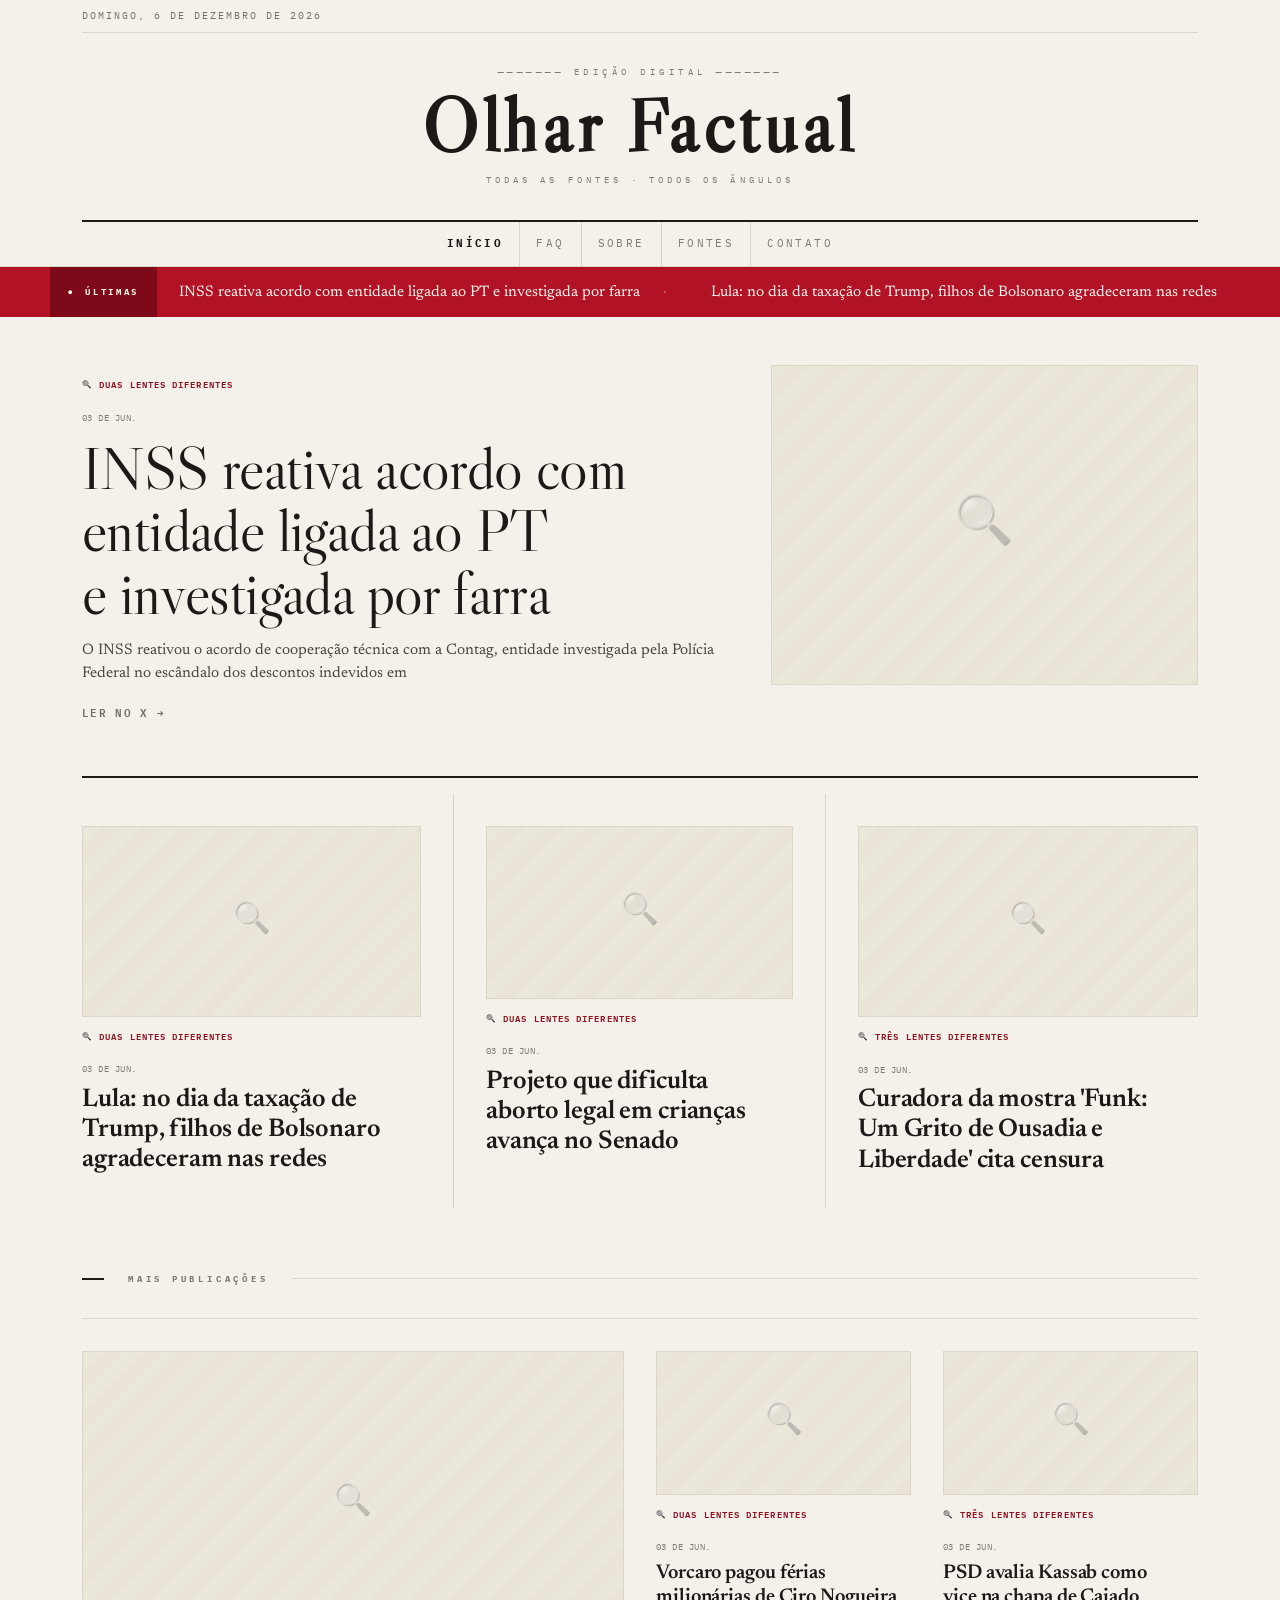
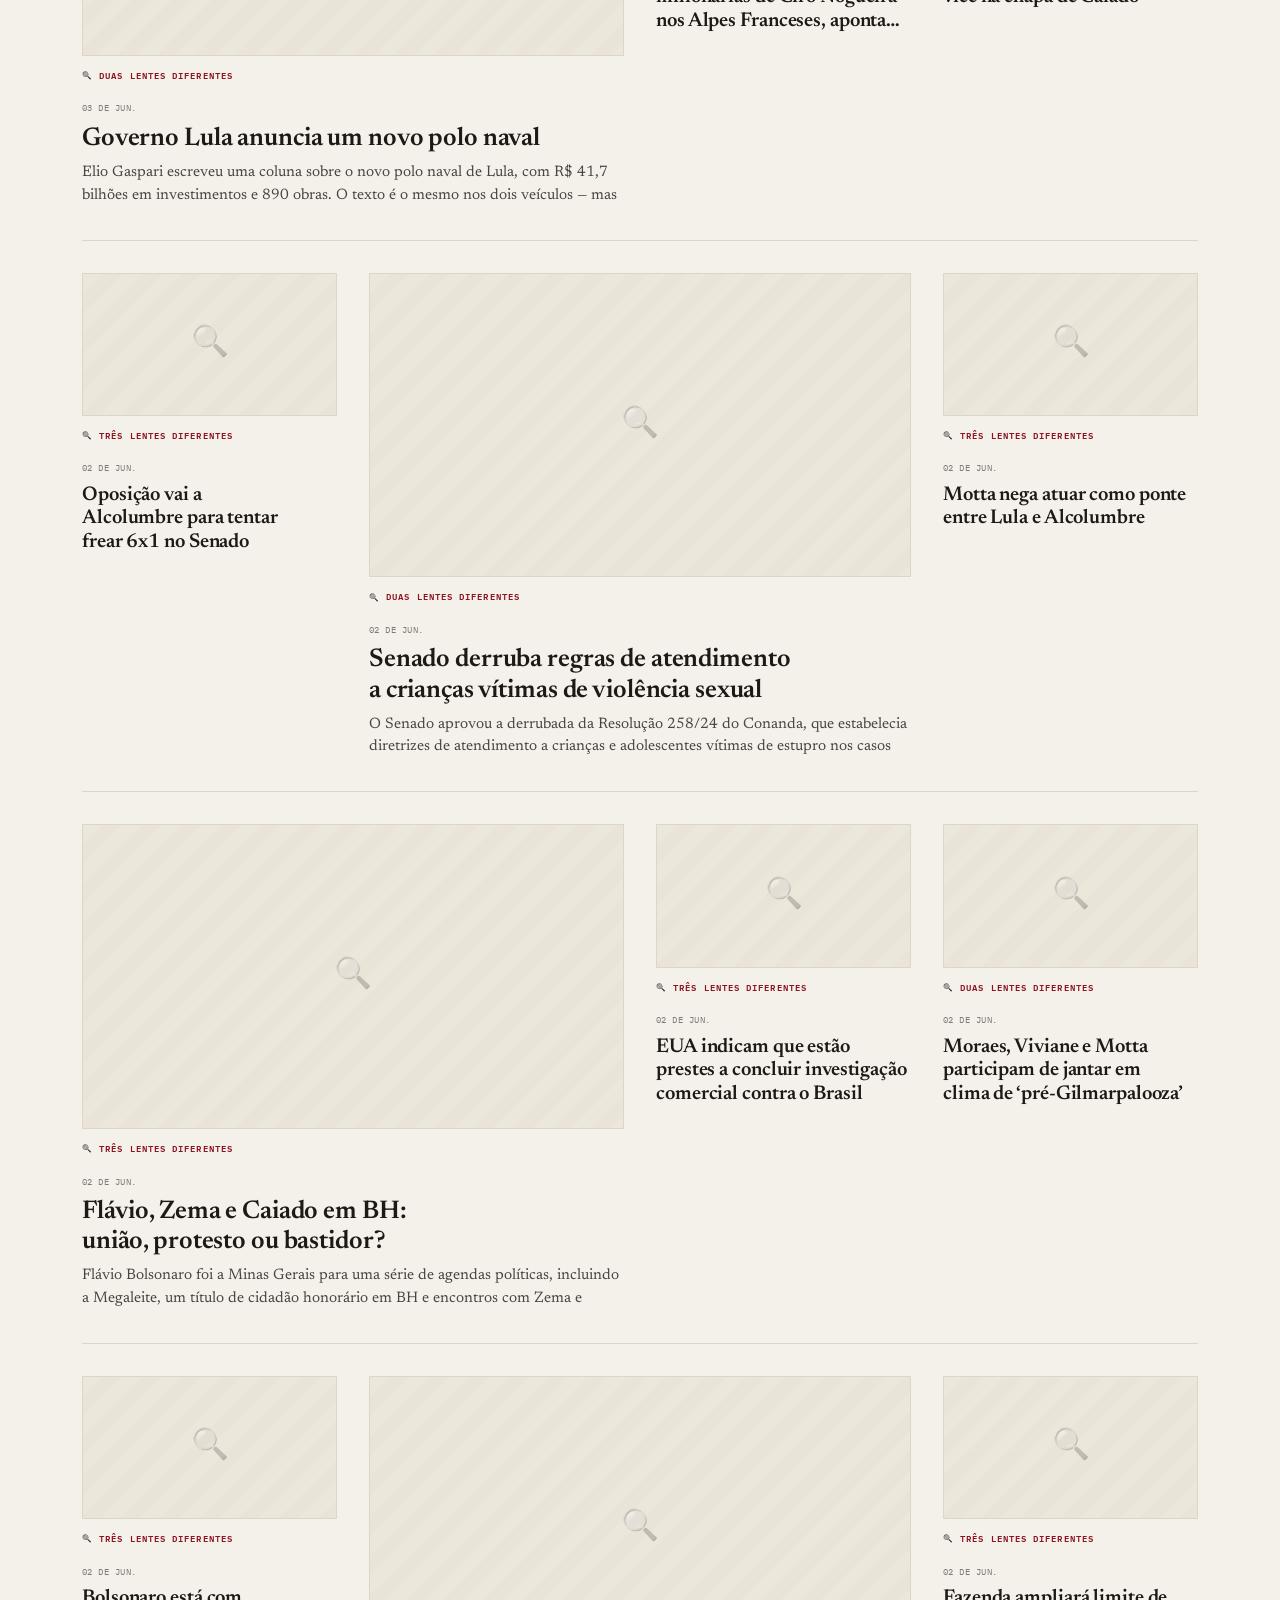
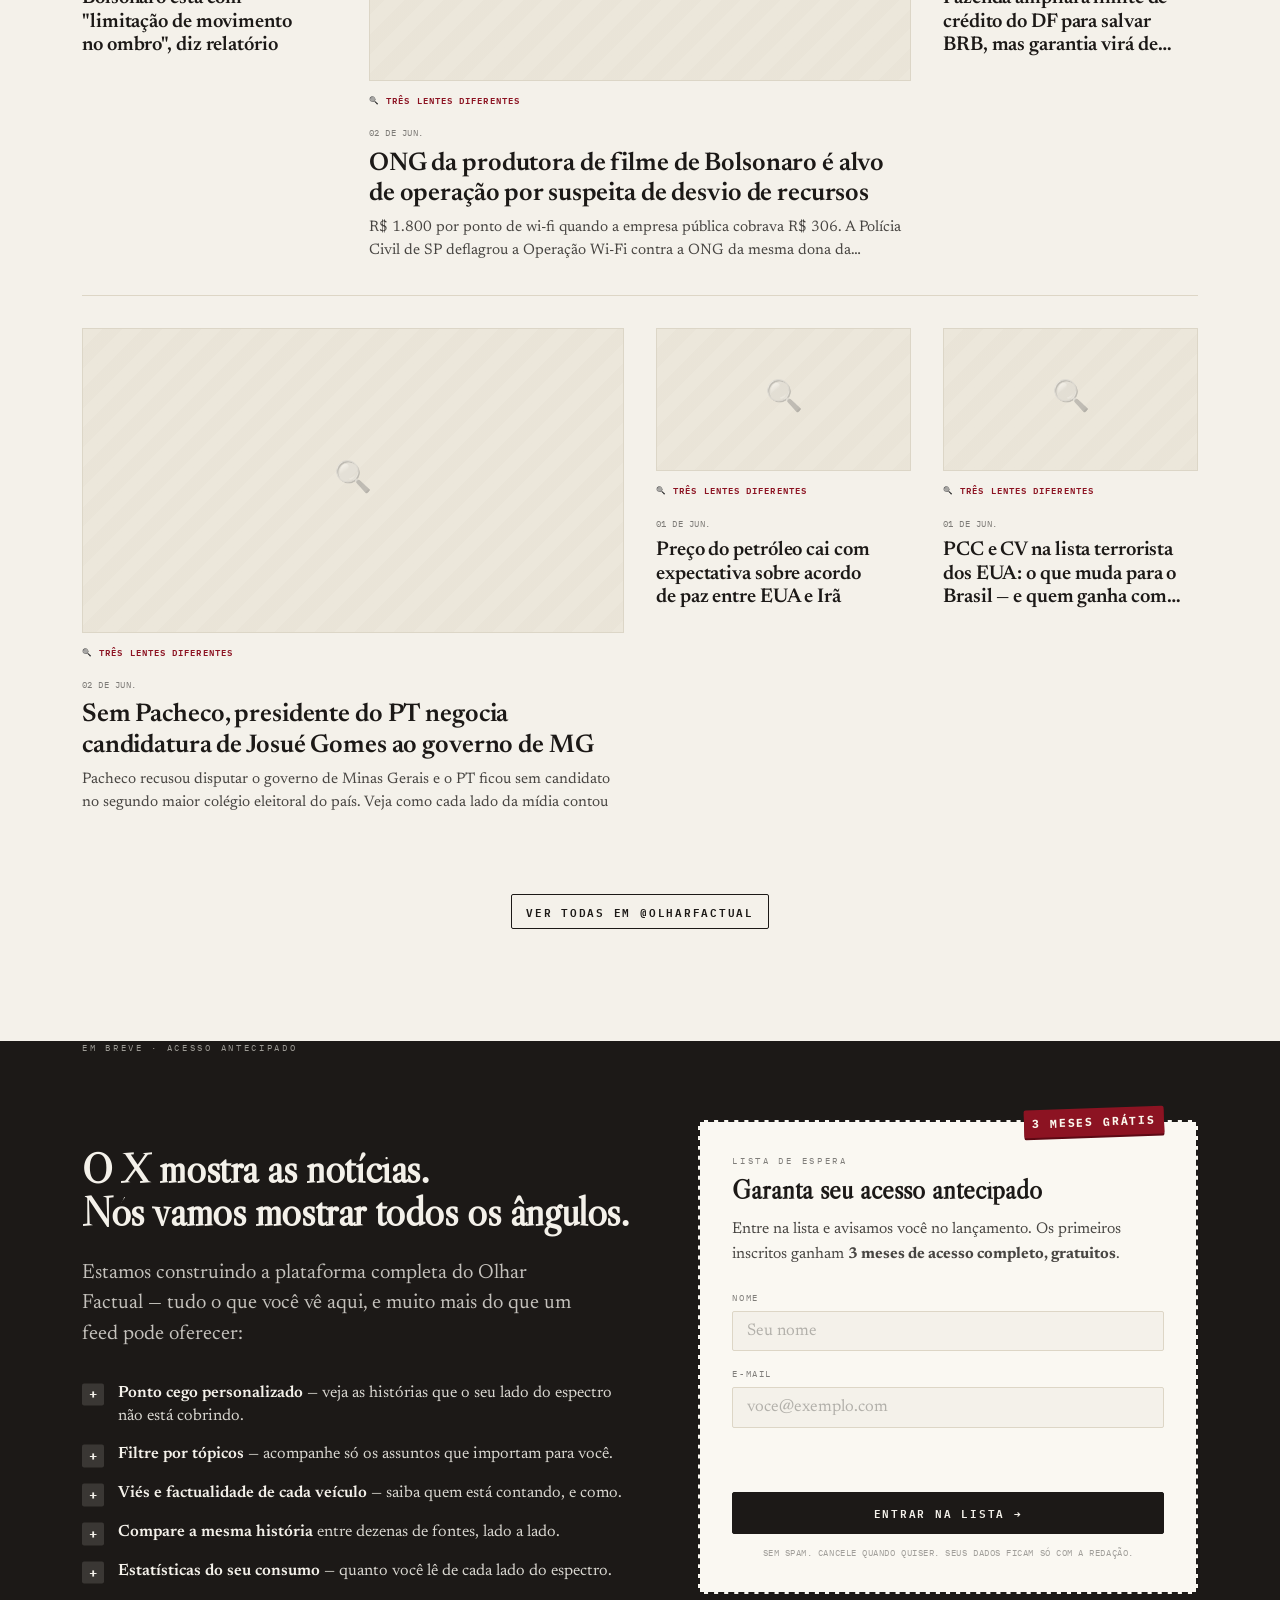
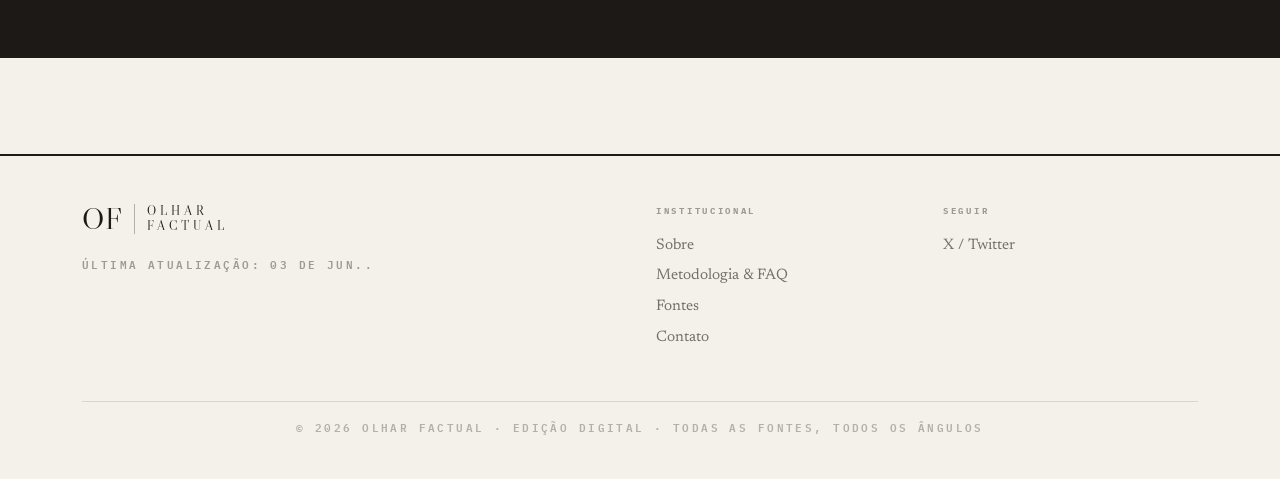
==== commit 268d7b28: "fix: Fixes twitter images not showing up" ====
--- a/index.html
+++ b/index.html
@@ -357,8 +357,17 @@
   // an on-brand "lens" placeholder so the layout never breaks. In production the
   // real cover loads before the timeout and the placeholder never appears.
   function imgTag(cls, src, alt){
-    return '<img class="' + cls + '" src="' + esc(src) + '" alt="' + esc(alt || '') + '" '
-      + 'loading="lazy" data-imgwatch="1">';
+    return '<img class="' + cls + '" src="' + esc(proxied(src)) + '" alt="' + esc(alt || '') + '" '
+      + 'loading="lazy" referrerpolicy="no-referrer" data-imgwatch="1">';
+  }
+  // Route third-party CDN images (pbs.twimg.com, glbimg.com, …) through a neutral
+  // image proxy. Privacy blockers (Firefox ETP, uBlock) blocklist the X/Twitter CDN
+  // by domain, so loading covers directly gets blocked client-side; wsrv.nl is a
+  // plain image CDN that isn't on those lists, so the images come through. It also
+  // bypasses CDN hotlink/referer protection (e.g. Globo's glbimg).
+  function proxied(src){
+    if (!src || !/^https?:\/\//i.test(src)) return src; // leave local/relative paths alone
+    return 'https://wsrv.nl/?url=' + encodeURIComponent(src);
   }
 
   function placeholderFor(img){
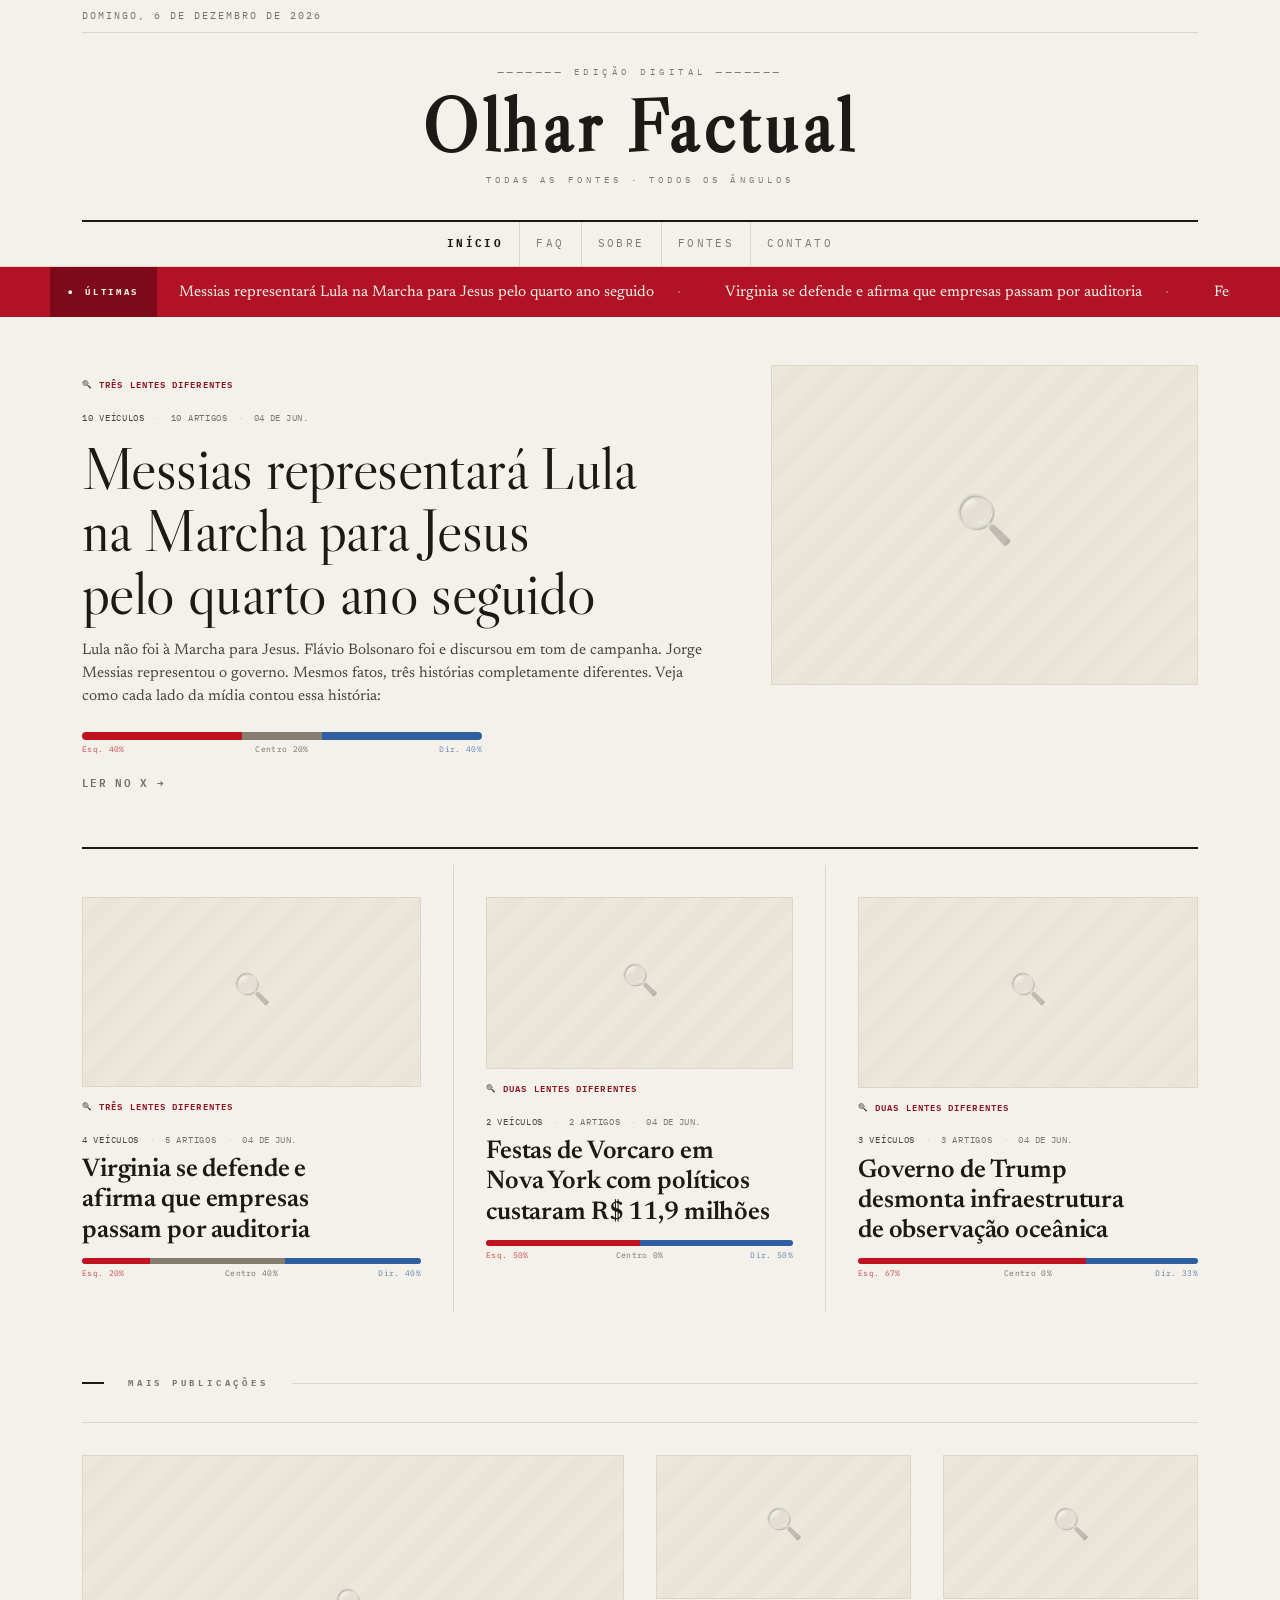
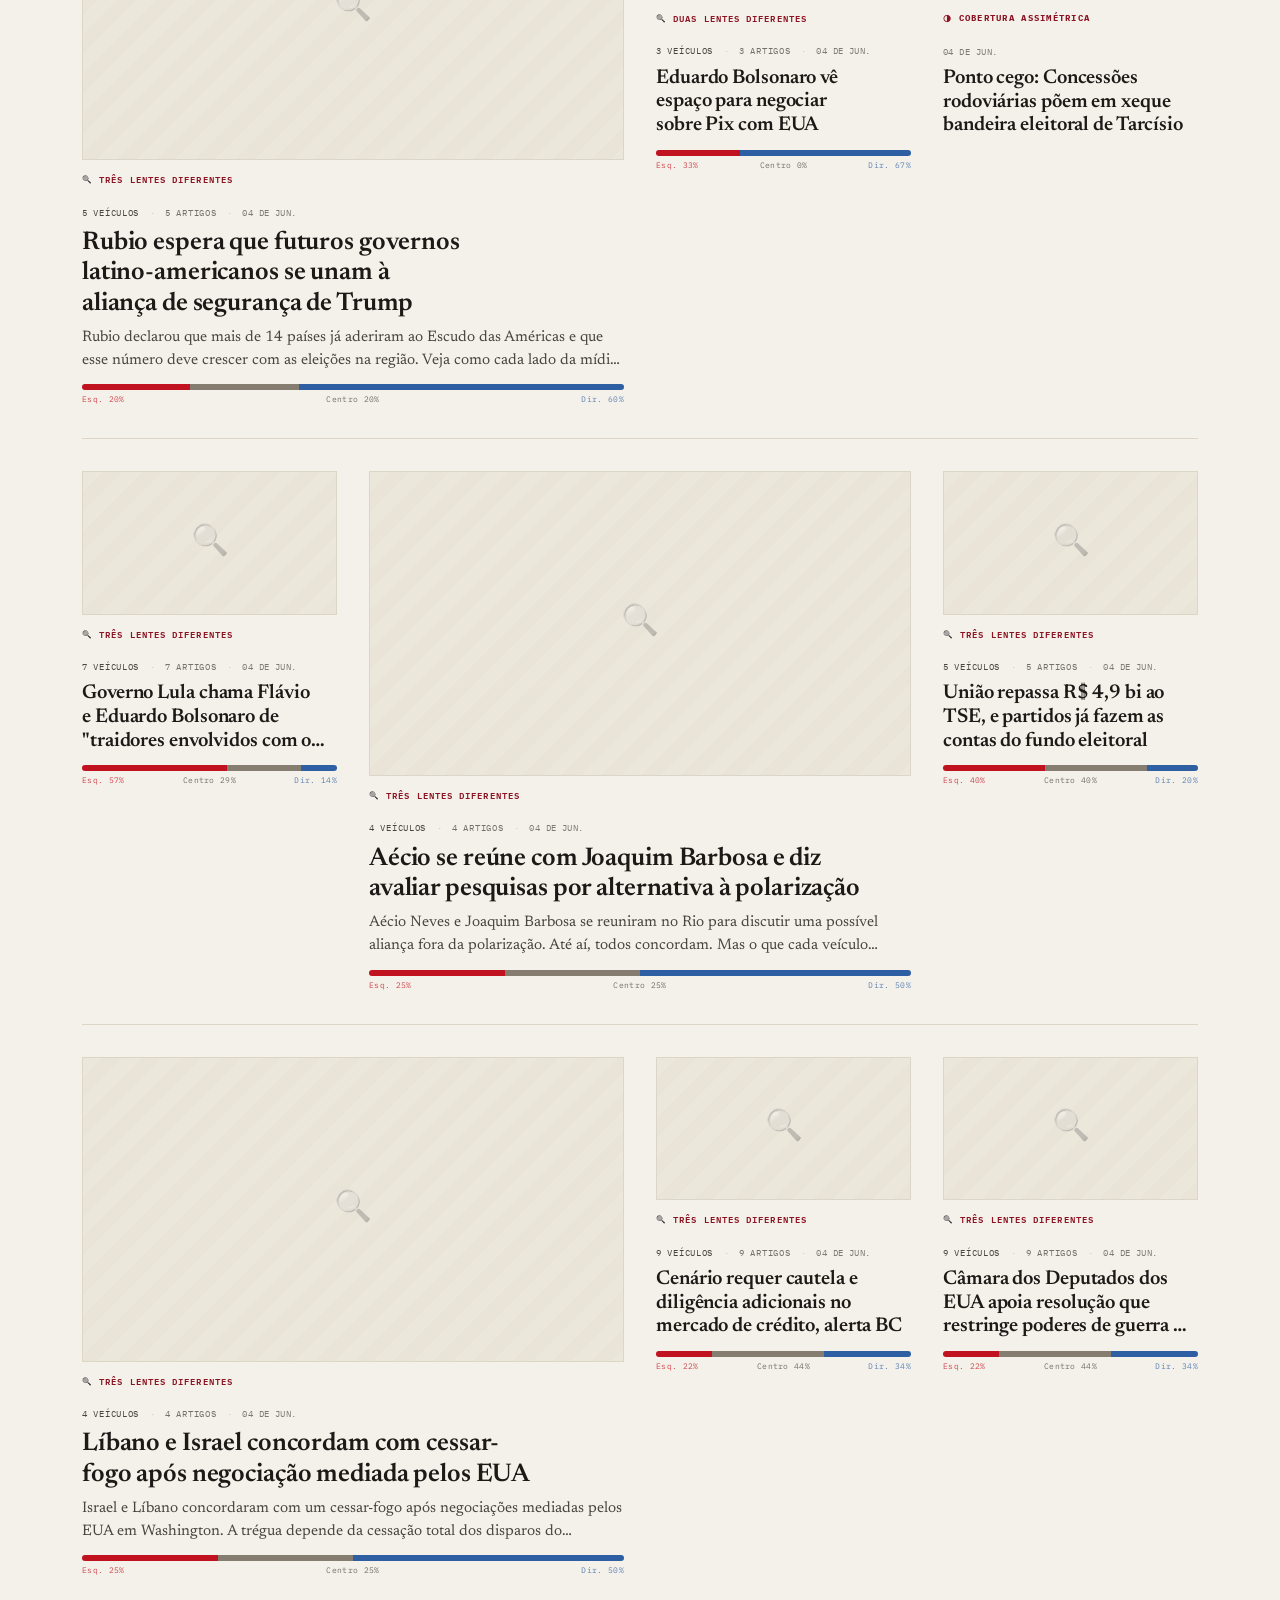
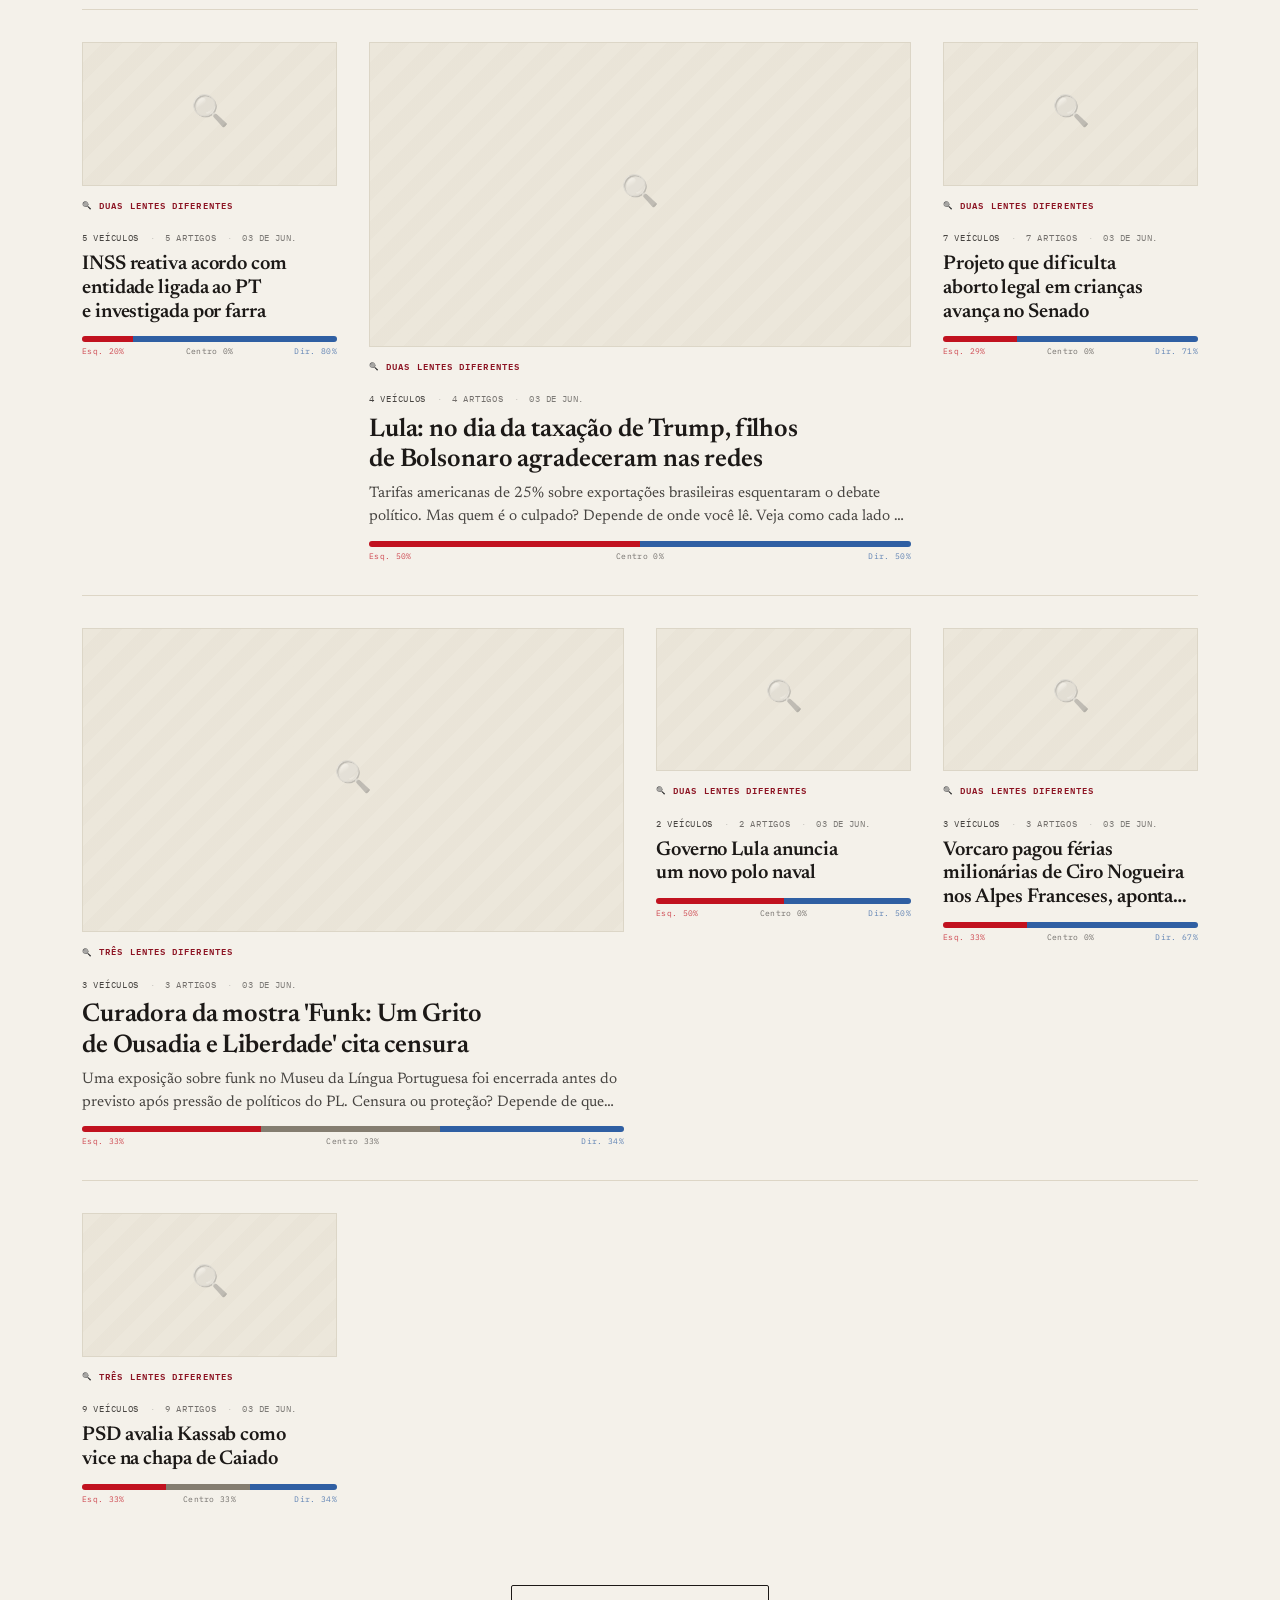
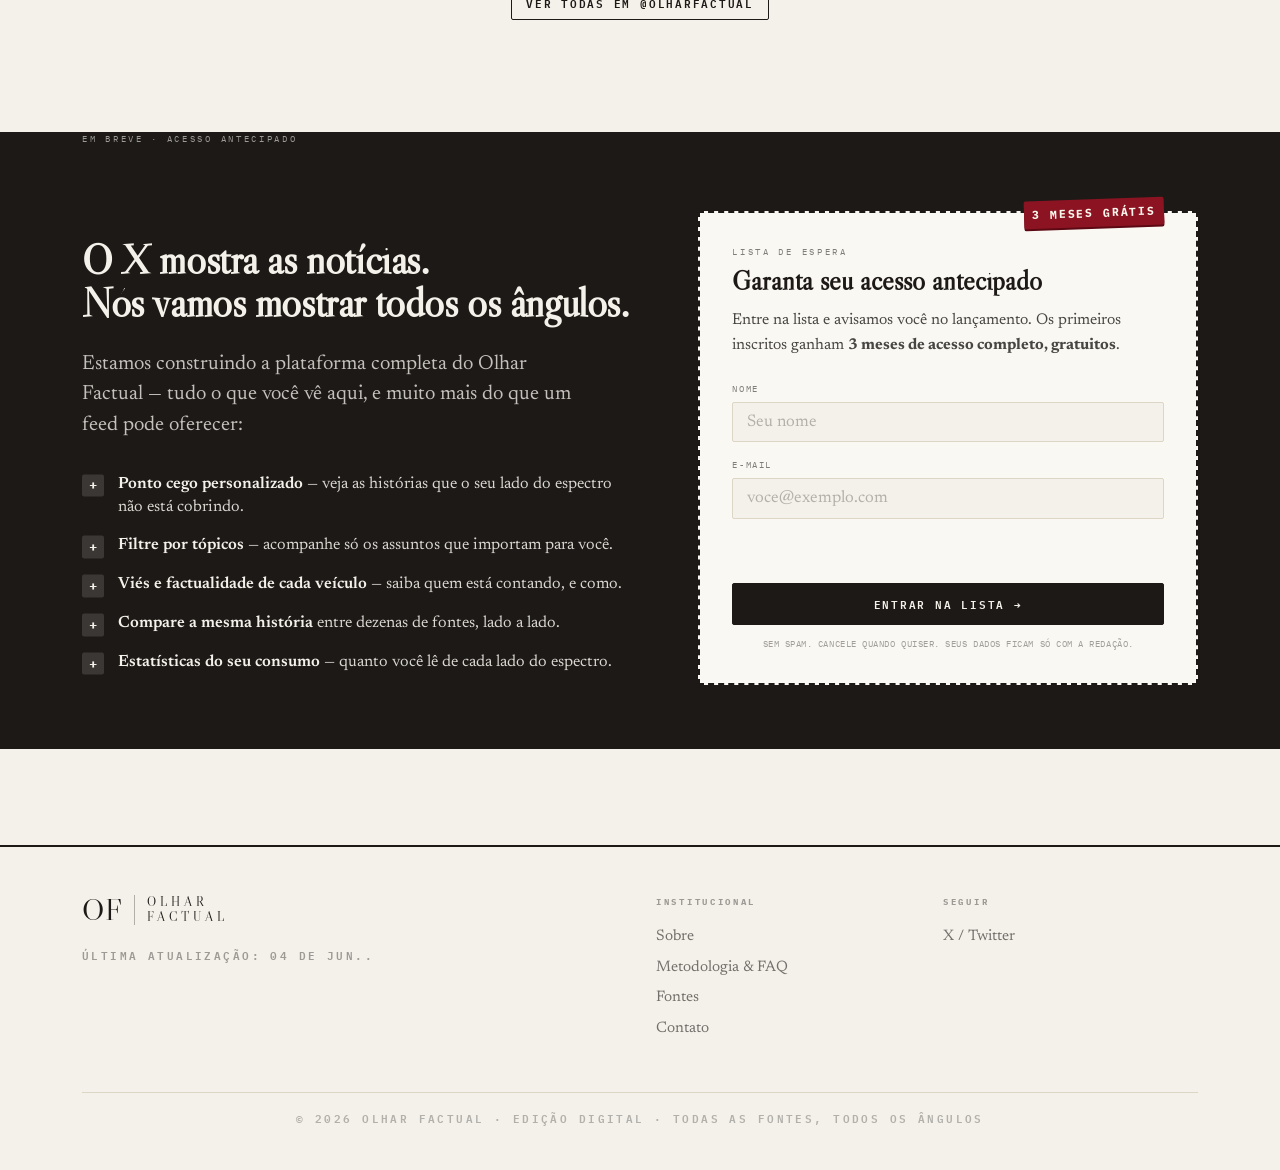
==== commit 0508f36b: "fix: Fix issues" ====
--- a/index.html
+++ b/index.html
@@ -3,8 +3,12 @@
 <head>
 <meta charset="UTF-8">
 <meta name="viewport" content="width=device-width, initial-scale=1">
-<title>Olhar Factual — Direto do X</title>
+<title>Olhar Factual - Início</title>
 <link rel="stylesheet" href="of-tokens.css">
+<link rel="icon" href="favicon.svg" type="image/svg+xml">
+<link rel="icon" type="image/png" sizes="32x32" href="favicon-32.png">
+<link rel="apple-touch-icon" href="favicon-180.png">
+<meta name="theme-color" content="#1c1917">
 <style>
   /* ---- live indicator in the masthead bar ---- */
   .xf-live { display:inline-flex; align-items:center; gap:0.45rem; font-family:var(--of-mono);
@@ -367,6 +371,12 @@
   // bypasses CDN hotlink/referer protection (e.g. Globo's glbimg).
   function proxied(src){
     if (!src || !/^https?:\/\//i.test(src)) return src; // leave local/relative paths alone
+    try {
+      // Images we self-host (same origin as our data source, e.g. the Cloudflare
+      // Worker's /img/ route) are already reliable — don't bounce them through the
+      // third-party proxy. Only un-self-hosted CDN urls (twimg, glbimg) get proxied.
+      if (new URL(src).origin === new URL(DATA_URL, location.href).origin) return src;
+    } catch (e) { /* fall through to proxy */ }
     return 'https://wsrv.nl/?url=' + encodeURIComponent(src);
   }
 
@@ -648,10 +658,127 @@
     watchImages();
   }
 
+  /* ---------- runtime parsing (from raw full_text) ----------
+   * The fetcher stores each post's full article body in `full_text`. We parse the
+   * coverage block, sources, lenses and summary HERE, at render time — so fixing a
+   * parser bug is just a page edit, no re-fetch of tweets.json needed. Mirrors the
+   * logic in x-fetcher/fetch.mjs; falls back to the stored fields when nothing parses.
+   */
+  function normalizeBold(s){
+    var out = '';
+    for (var ch of String(s)){
+      var c = ch.codePointAt(0);
+      if (c >= 0x1D5D4 && c <= 0x1D5ED) out += String.fromCharCode(65 + (c - 0x1D5D4));
+      else if (c >= 0x1D5EE && c <= 0x1D607) out += String.fromCharCode(97 + (c - 0x1D5EE));
+      else if (c >= 0x1D7EC && c <= 0x1D7F5) out += String.fromCharCode(48 + (c - 0x1D7EC));
+      else out += ch;
+    }
+    return out;
+  }
+  function stripAccents(s){ return String(s).normalize('NFD').replace(/[\u0300-\u036f]/g, ''); }
+  var LEAN_BY_EMOJI = { '🔴':'left', '🔵':'left', '⚪':'center', '⚫':'center', '🟢':'right' };
+  var SIDE_KEY = { ESQUERDA:'left', CENTRO:'center', DIREITA:'right' };
+  function cleanOutlet(s){ return String(s).replace(/^[\s🔴🔵⚪⚫🟢•·*]+/, '').replace(/[•·*]/g, '').trim(); }
+
+  function parseSources(text){
+    var i = text.search(/Fontes\s*:/i);
+    var region = i >= 0 ? text.slice(i) : '';
+    var out = [], re = /([🔴🔵⚪⚫🟢])?\s*([^\n–-]+?)\s*[–-]\s*(https?:\/\/\S+)/g, m;
+    while ((m = re.exec(region))){
+      var lean = m[1] ? (LEAN_BY_EMOJI[m[1]] || null) : null;
+      var outlet = cleanOutlet(m[2]);
+      if (outlet && m[3]) out.push({ outlet: outlet, lean: lean, url: m[3] });
+    }
+    return out;
+  }
+  // Outlet name cleanup: strip lean markers/bullets and a trailing citation number
+  // ("Revista Fórum 2" → "Revista Fórum"; leaves "Poder360"/"G1" intact — no space).
+  function trimOutlet(s){ return String(s).replace(/^[\s🔴🔵⚪⚫🟢•·*]+/, '').replace(/[•·*]/g, '').replace(/\s+\d+$/, '').trim(); }
+  function parseCoverage(rawText){
+    try {
+      if (!rawText) return null;
+      var text = normalizeBold(rawText), flat = stripAccents(text), kind = null;
+      if (/COBERTURA ASSIM/i.test(flat)) kind = 'blindspot';
+      else if (/A MESMA NOTICIA/i.test(flat)) kind = 'comparison';
+      var sides = { left:{count:0,outlets:[]}, center:{count:0,outlets:[]}, right:{count:0,outlets:[]} };
+      var m, found = false;
+
+      // Format A — explicit counts: "Esquerda: 8 artigo(s) de 4 outlet(s) — G1, O Globo"
+      var reA = /(Esquerda|Centro|Direita)\s*:\s*(\d+)\s*artigo\(s\)(?:\s*de\s*(\d+)\s*outlet\(s\))?\s*(?:[—–-]\s*([^\n]+))?/gi;
+      while ((m = reA.exec(text))){
+        found = true;
+        var kA = SIDE_KEY[stripAccents(m[1]).toUpperCase()];
+        var outsA = [], tail = (m[4] || '').trim();
+        if (tail && !/nenhum outlet/i.test(tail)) outsA = tail.split(/[,;]/).map(trimOutlet).filter(Boolean);
+        sides[kA] = { count: parseInt(m[2], 10) || 0, outlets: outsA };
+      }
+
+      // Format B (what Olhar Factual actually writes): outlets in parentheses after
+      // each side, e.g. "🔴 Esquerda (Folha, Carta, UOL): …". Count = distinct outlets.
+      // Anchored to line-start + optional lean emoji so prose ("a direita publica…")
+      // never matches; the emoji is consumed as non-letter chars (surrogate-safe).
+      if (!found){
+        var reB = /(?:[\n\r]|^)\s*[^\sA-Za-z]*\s*(Esquerda|Centro|Direita)\s*\(([^)\n]+)\)/g;
+        while ((m = reB.exec(text))){
+          var kB = SIDE_KEY[stripAccents(m[1]).toUpperCase()];
+          if (!kB) continue;
+          var list = m[2].split(/[,;]/).map(trimOutlet).filter(Boolean), seen = {}, uniq = [];
+          list.forEach(function(o){ var key = stripAccents(o).toLowerCase(); if (!seen[key]){ seen[key] = 1; uniq.push(o); } });
+          sides[kB] = { count: uniq.length, outlets: uniq };
+          found = true;
+        }
+      }
+
+      var sources = parseSources(text);
+      if (!found) return kind ? { kind: kind, coverage: null, sources: sources } : null;
+      var leanOf = {};
+      ['left','center','right'].forEach(function(k){ sides[k].outlets.forEach(function(o){ leanOf[stripAccents(o).toLowerCase()] = k; }); });
+      sources.forEach(function(s){ if (!s.lean) s.lean = leanOf[stripAccents(s.outlet).toLowerCase()] || null; });
+      return { kind: kind || 'comparison', coverage: sides, sources: sources };
+    } catch (e) { return null; }
+  }
+  var LENS_MAP = { UMA:1, DUAS:2, 'TRÊS':3, TRES:3, QUATRO:4, CINCO:5 };
+  function parseLenses(s){
+    var m = String(s).match(/A MESMA NOT[IÍ]CIA,\s*([A-ZÀ-Ÿ]+|\d+)\s*LENTES/i);
+    if (!m) return null;
+    var k = m[1].toUpperCase();
+    return LENS_MAP[k] || parseInt(m[1], 10) || null;
+  }
+  function extractSummary(full){
+    var t = normalizeBold(full), nl = t.indexOf('\n');
+    var body = (nl >= 0 ? t.slice(nl + 1) : t).replace(/^\s+/, '');
+    var cut = body.search(/\n\s*\n|[🔴🔵⚪⚫🟢]|\b(Esquerda|Centro|Direita)\s*:|Dados da cobertura|Fontes\s*:/i);
+    if (cut > 0) body = body.slice(0, cut);
+    return body.trim();
+  }
+
+  // Re-derive parsed fields from each post's raw `full_text`, overriding the stored
+  // values only when something actually parses (otherwise keep the fetcher's output).
+  function enrichData(data){
+    if (!data || !Array.isArray(data.posts)) return data;
+    data.posts.forEach(function(p){
+      var full = p.full_text || '';
+      var lz = parseLenses(full || p.summary || '');
+      if (lz != null) p.lenses = lz;
+      if (full && full.length > (p.summary || '').length){
+        var s = extractSummary(full);
+        if (s) p.summary = s;
+      }
+      var cov = parseCoverage(full);
+      if (cov){
+        p.coverage_kind = cov.kind;
+        if (cov.coverage) p.coverage = cov.coverage;
+        if (cov.sources && cov.sources.length) p.sources = cov.sources;
+      }
+    });
+    return data;
+  }
+
   function load(isRefresh){
     fetch(DATA_URL, { cache: 'no-store' })
       .then(function(r){ if (!r.ok) throw new Error('HTTP ' + r.status); return r.json(); })
       .then(function(data){
+        enrichData(data); // runtime parse coverage/sources/lenses/summary from full_text
         var sig = signature(data);
         // On a silent refresh with no new posts, just bump the relative timestamps.
         if (isRefresh && sig === lastSig){ setChrome(data && data.account, data && data.fetched_at); return; }
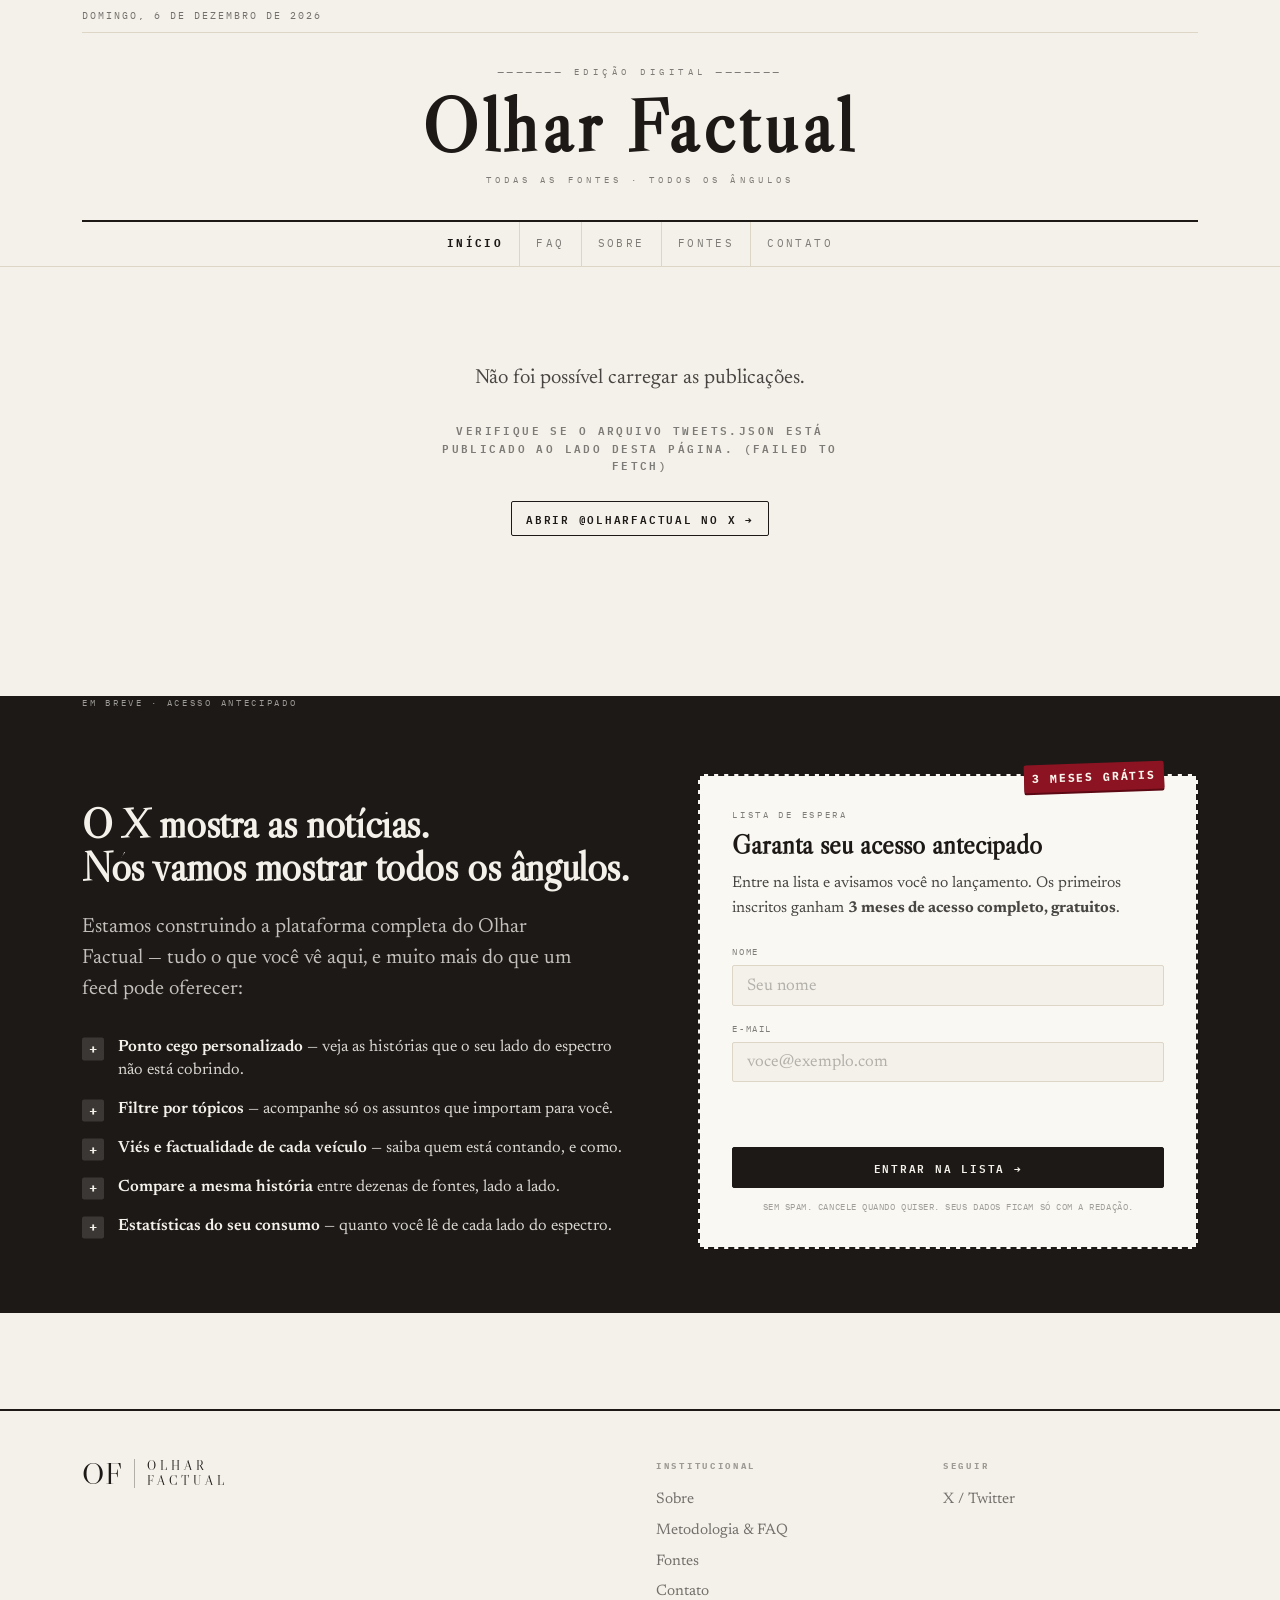
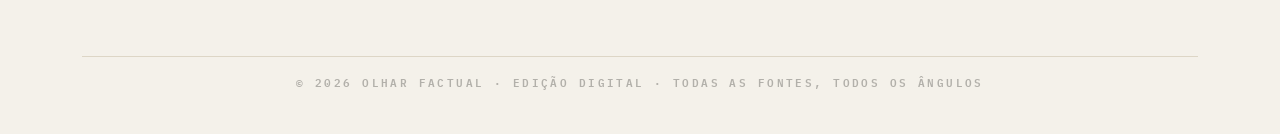
==== commit 28fbb519: "feat: Change script to use claudeflare" ====
--- a/index.html
+++ b/index.html
@@ -311,7 +311,7 @@
 (function () {
   'use strict';
 
-  var DATA_URL = 'tweets.json';
+  var DATA_URL = 'https://olhar-factual-x-fetcher.olhar-factual.workers.dev';
   var DEFAULT_HANDLE = 'OlharFactual';
 
   /* ---------- helpers ---------- */
